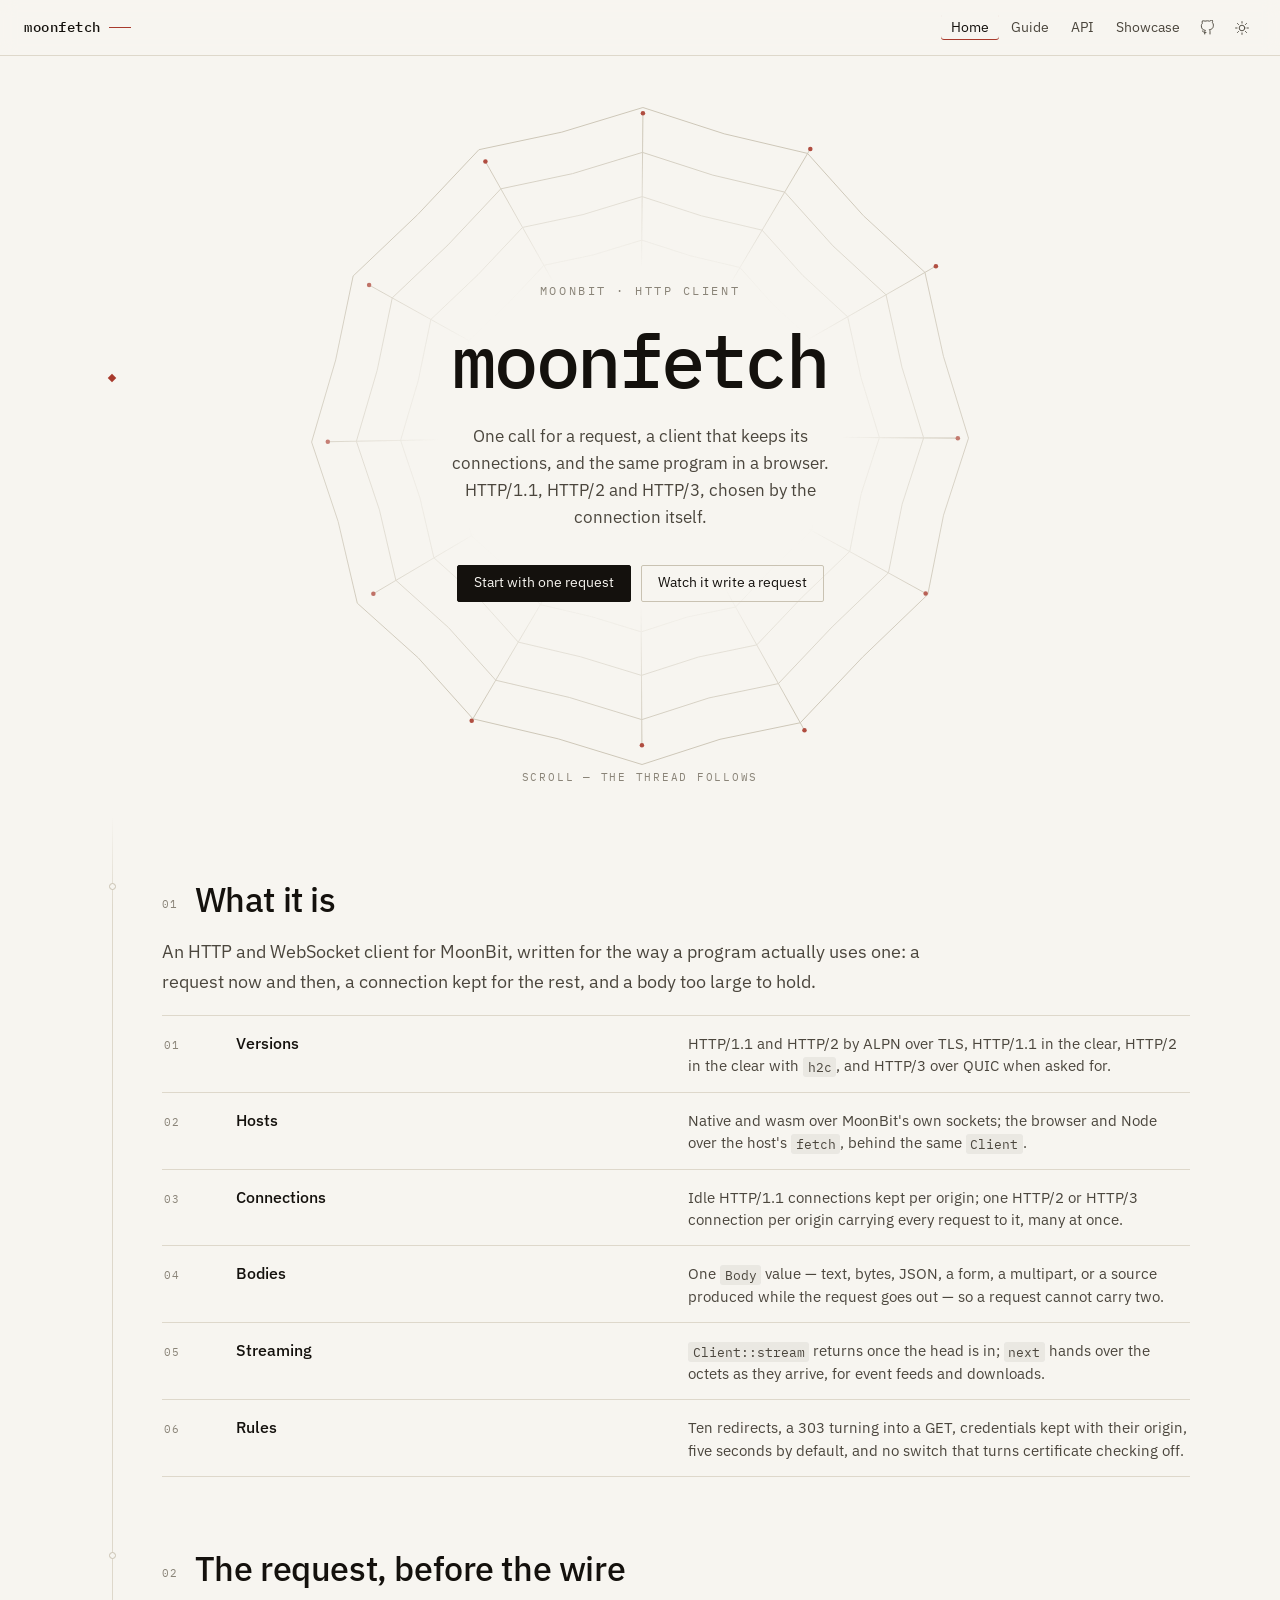
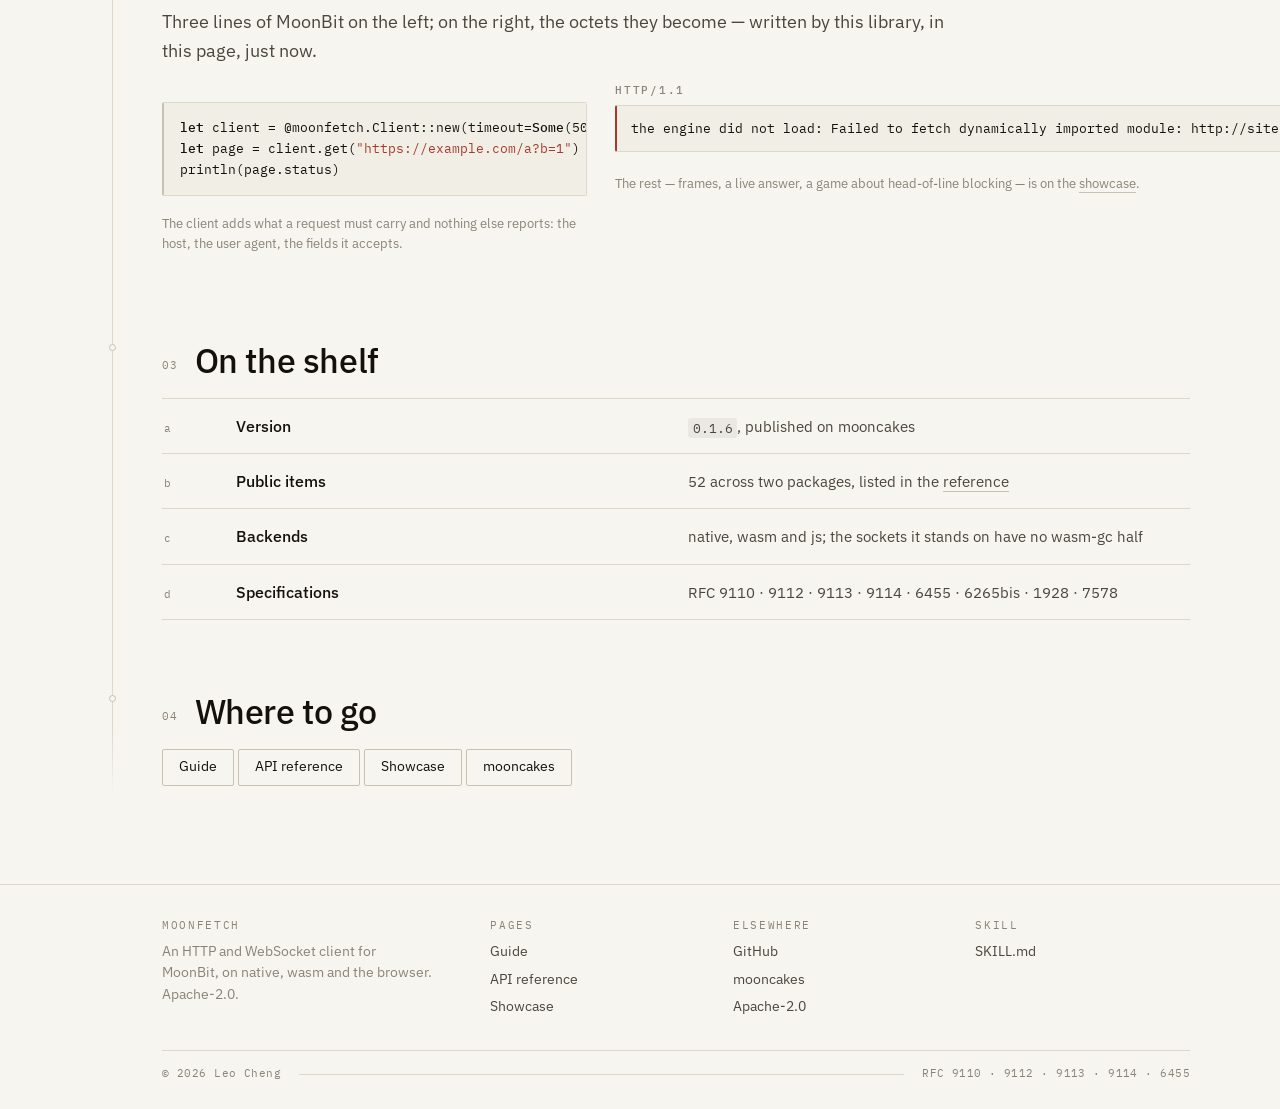
==== docs/index.html @ a7e7c507 "docs(moonfetch): five pieces on one thread. The site is built around a single hairline: each page ca" ====
<!doctype html>
<html lang="en">
  <head>
    <meta charset="utf-8" />
    <meta name="viewport" content="width=device-width, initial-scale=1" />
    <title>moonfetch — an HTTP client for MoonBit</title>
    <meta
      name="description"
      content="An HTTP and WebSocket client for MoonBit: HTTP/1.1, HTTP/2 and HTTP/3 by ALPN, streamed bodies, cookies, proxies, and the same code in a browser."
    />
    <link rel="icon" href="./favicon.svg" type="image/svg+xml" />
    <link rel="preconnect" href="https://fonts.googleapis.com" />
    <link rel="preconnect" href="https://fonts.gstatic.com" crossorigin />
    <link
      href="https://fonts.googleapis.com/css2?family=IBM+Plex+Mono:wght@400;500&family=IBM+Plex+Sans:wght@400;500;600&display=swap"
      rel="stylesheet"
    />
    <link rel="stylesheet" href="./assets/site.css" />
  </head>
  <body>
    <header class="bar">
      <a class="mark" href="./index.html">moonfetch</a>
      <nav>
        <a href="./index.html" class="on">Home</a>
        <a href="./guide.html">Guide</a>
        <a href="./api.html">API</a>
        <a href="./showcase.html">Showcase</a>
        <a
          class="icon"
          href="https://github.com/moonbitstack/moonfetch"
          aria-label="Source on GitHub"
          title="Source on GitHub"
        >
          <svg viewBox="0 0 24 24" aria-hidden="true">
            <path
              d="M9 19c-4 1.5-4-2.5-5.5-3M15 21v-3.9a3.4 3.4 0 0 0-1-2.6c3-.3 6.1-1.5 6.1-6.8a5.3 5.3 0 0 0-1.5-3.7 4.9 4.9 0 0 0-.1-3.7s-1.2-.4-3.9 1.4a13.3 13.3 0 0 0-7.1 0C4.8.9 3.6 1.3 3.6 1.3a4.9 4.9 0 0 0-.1 3.7A5.3 5.3 0 0 0 2 8.7c0 5.2 3.1 6.4 6.1 6.8a3.4 3.4 0 0 0-1 2.6V21"
            />
          </svg>
        </a>
        <button class="icon" data-theme-toggle type="button" aria-label="Switch theme">
          <svg viewBox="0 0 24 24" aria-hidden="true">
            <circle cx="12" cy="12" r="4.2" />
            <path d="M12 2.4v2.2M12 19.4v2.2M2.4 12h2.2M19.4 12h2.2M5.2 5.2l1.6 1.6M17.2 17.2l1.6 1.6M18.8 5.2l-1.6 1.6M6.8 17.2l-1.6 1.6" />
          </svg>
        </button>
      </nav>
    </header>

    <div class="hero">
      <svg class="web" data-web viewBox="0 0 640 640" aria-hidden="true"></svg>
      <div class="inner">
        <p class="eyebrow">MoonBit · HTTP client</p>
        <h1>moonfetch</h1>
        <p class="lede">
          One call for a request, a client that keeps its connections, and the same program in a
          browser. HTTP/1.1, HTTP/2 and HTTP/3, chosen by the connection itself.
        </p>
        <div class="acts">
          <a class="btn solid" href="./guide.html">Start with one request</a>
          <a class="btn" href="./showcase.html">Watch it write a request</a>
        </div>
      </div>
      <p class="hint">scroll — the thread follows</p>
    </div>

    <main class="page">
      <section class="stop" id="what">
        <div class="node"></div>
        <h2><span class="num">01</span>What it is</h2>
        <p class="lead">
          An HTTP and WebSocket client for MoonBit, written for the way a program actually uses
          one: a request now and then, a connection kept for the rest, and a body too large to
          hold.
        </p>
        <div class="rows">
          <div class="row">
            <span class="n">01</span><span class="k">Versions</span>
            <span class="v"
              >HTTP/1.1 and HTTP/2 by ALPN over TLS, HTTP/1.1 in the clear, HTTP/2 in the clear
              with <code>h2c</code>, and HTTP/3 over QUIC when asked for.</span
            >
          </div>
          <div class="row">
            <span class="n">02</span><span class="k">Hosts</span>
            <span class="v"
              >Native and wasm over MoonBit's own sockets; the browser and Node over the host's
              <code>fetch</code>, behind the same <code>Client</code>.</span
            >
          </div>
          <div class="row">
            <span class="n">03</span><span class="k">Connections</span>
            <span class="v"
              >Idle HTTP/1.1 connections kept per origin; one HTTP/2 or HTTP/3 connection per
              origin carrying every request to it, many at once.</span
            >
          </div>
          <div class="row">
            <span class="n">04</span><span class="k">Bodies</span>
            <span class="v"
              >One <code>Body</code> value — text, bytes, JSON, a form, a multipart, or a source
              produced while the request goes out — so a request cannot carry two.</span
            >
          </div>
          <div class="row">
            <span class="n">05</span><span class="k">Streaming</span>
            <span class="v"
              ><code>Client::stream</code> returns once the head is in; <code>next</code> hands
              over the octets as they arrive, for event feeds and downloads.</span
            >
          </div>
          <div class="row">
            <span class="n">06</span><span class="k">Rules</span>
            <span class="v"
              >Ten redirects, a 303 turning into a GET, credentials kept with their origin, five
              seconds by default, and no switch that turns certificate checking off.</span
            >
          </div>
        </div>
      </section>

      <section class="stop" id="proof">
        <div class="node"></div>
        <h2><span class="num">02</span>The request, before the wire</h2>
        <p class="lead">
          Three lines of MoonBit on the left; on the right, the octets they become — written by this
          library, in this page, just now.
        </p>
        <div class="lab">
          <div>
            <pre class="code" data-lang="mbt"><code>let client = @moonfetch.Client::new(timeout=Some(5000))
let page = client.get("https://example.com/a?b=1")
println(page.status)</code></pre>
            <p class="note">
              The client adds what a request must carry and nothing else reports: the host, the
              user agent, the fields it accepts.
            </p>
          </div>
          <div class="panes">
            <div class="pane">
              <h3>HTTP/1.1 <em data-bytes-size></em></h3>
              <div class="bytes scroll"><pre data-bytes>the engine loads with the page…</pre></div>
            </div>
            <p class="note">
              The rest — frames, a live answer, a game about head-of-line blocking — is on the
              <a href="./showcase.html">showcase</a>.
            </p>
          </div>
        </div>
      </section>

      <section class="stop" id="numbers">
        <div class="node"></div>
        <h2><span class="num">03</span>On the shelf</h2>
        <div class="rows">
          <div class="row">
            <span class="n">a</span><span class="k">Version</span>
            <span class="v"><code data-fill="version">0.1.6</code>, published on mooncakes</span>
          </div>
          <div class="row">
            <span class="n">b</span><span class="k">Public items</span>
            <span class="v"><span data-fill="items">52</span> across two packages, listed in the <a href="./api.html">reference</a></span>
          </div>
          <div class="row">
            <span class="n">c</span><span class="k">Backends</span>
            <span class="v">native, wasm and js; the sockets it stands on have no wasm-gc half</span>
          </div>
          <div class="row">
            <span class="n">d</span><span class="k">Specifications</span>
            <span class="v">RFC 9110 · 9112 · 9113 · 9114 · 6455 · 6265bis · 1928 · 7578</span>
          </div>
        </div>
      </section>

      <section class="stop" id="next">
        <div class="node"></div>
        <h2><span class="num">04</span>Where to go</h2>
        <div class="acts" style="justify-content: flex-start">
          <a class="btn" href="./guide.html">Guide</a>
          <a class="btn" href="./api.html">API reference</a>
          <a class="btn" href="./showcase.html">Showcase</a>
          <a class="btn" href="https://mooncakes.io/docs/moonbitstack/moonfetch">mooncakes</a>
        </div>
      </section>
    </main>

    <footer>
      <div class="page">
        <div class="cols">
          <div>
            <h4>moonfetch</h4>
            <p class="about">
              An HTTP and WebSocket client for MoonBit, on native, wasm and the browser.
              Apache-2.0.
            </p>
          </div>
          <div>
            <h4>Pages</h4>
            <ul>
              <li><a href="./guide.html">Guide</a></li>
              <li><a href="./api.html">API reference</a></li>
              <li><a href="./showcase.html">Showcase</a></li>
            </ul>
          </div>
          <div>
            <h4>Elsewhere</h4>
            <ul>
              <li><a href="https://github.com/moonbitstack/moonfetch">GitHub</a></li>
              <li><a href="https://mooncakes.io/docs/moonbitstack/moonfetch">mooncakes</a></li>
              <li>
                <a href="https://github.com/moonbitstack/moonfetch/blob/master/LICENSE"
                  >Apache-2.0</a
                >
              </li>
            </ul>
          </div>
          <div>
            <h4>Skill</h4>
            <ul>
              <li>
                <a href="https://github.com/moonbitstack/moonfetch/blob/master/docs/skills/moonfetch/SKILL.md"
                  >SKILL.md</a
                >
              </li>
            </ul>
          </div>
        </div>
        <div class="meta">
          <span>© 2026 Leo Cheng</span>
          <span class="tick"></span>
          <span>RFC 9110 · 9112 · 9113 · 9114 · 6455</span>
        </div>
      </div>
    </footer>

    <script src="./assets/site.js"></script>
    <script type="module">
      const block = document.querySelector("[data-bytes]");
      const size = document.querySelector("[data-bytes-size]");
      try {
        const engine = await import("./engine/moonfetch.js");
        const answer = JSON.parse(engine.preview("GET", "https://example.com/a?b=1", "[]", ""));
        const head = answer.h1.pieces[0];
        const lines = head.text.split("\r\n");
        block.innerHTML = lines
          .map((line, at) => {
            if (at === 0) return `<span class="r">${esc(line)}</span>`;
            if (line === "") return "";
            const [name, ...rest] = line.split(":");
            return `<span class="h">${esc(name)}</span>:<span class="b">${esc(rest.join(":"))}</span>`;
          })
          .join("\n");
        size.textContent = `${head.size} octets`;
      } catch (error) {
        block.textContent = "the engine did not load: " + error.message;
      }
      function esc(text) {
        return text.replace(/&/g, "&amp;").replace(/</g, "&lt;").replace(/>/g, "&gt;");
      }
    </script>
  </body>
</html>
---- docs/assets/site.css ----
/* moonfetch — one ink, one silk.

   The site is a thread: a hairline runs down the left of every page, each section is a node on
   it, and the reader's place is a bead that follows the scroll. The thread is drawn with the same
   restraint as a drafting sheet: one ink, one accent, hairline rules, no shadows. */

:root {
  --paper: #f7f5f0;
  --panel: #efece4;
  --ink: #14110d;
  --ink-2: #4b463d;
  --ink-3: #8a8478;
  --rule: #ded8cb;
  --rule-2: #c9c2b2;
  --silk: #a83a2c;
  --silk-soft: #c96a58;
  --wash: #f1eee6;

  --sans: "IBM Plex Sans", system-ui, -apple-system, "Segoe UI", sans-serif;
  --mono: "IBM Plex Mono", ui-monospace, SFMono-Regular, Menlo, monospace;

  --rail: 44px;
  --gap: 52px;
  --thread: 22px;
  --wide: 74ch;
  --page: 1100px;

  color-scheme: light;
}

@media (prefers-color-scheme: dark) {
  :root:not([data-theme="light"]) {
    --paper: #0d0e10;
    --panel: #15171a;
    --ink: #eae5db;
    --ink-2: #b5afa4;
    --ink-3: #726d64;
    --rule: #24262a;
    --rule-2: #2f3238;
    --silk: #e06552;
    --silk-soft: #b34e3f;
    --wash: #131518;
    color-scheme: dark;
  }
}

:root[data-theme="dark"] {
  --paper: #0d0e10;
  --panel: #15171a;
  --ink: #eae5db;
  --ink-2: #b5afa4;
  --ink-3: #726d64;
  --rule: #24262a;
  --rule-2: #2f3238;
  --silk: #e06552;
  --silk-soft: #b34e3f;
  --wash: #131518;
  color-scheme: dark;
}

*,
*::before,
*::after {
  box-sizing: border-box;
}

html {
  -webkit-text-size-adjust: 100%;
  scroll-behavior: smooth;
  scroll-padding-top: 96px;
}

html,
button,
input,
textarea,
select {
  font-variant-ligatures: no-contextual;
}

body {
  margin: 0;
  background: var(--paper);
  color: var(--ink);
  font-family: var(--sans);
  font-size: 16.5px;
  line-height: 1.62;
  font-weight: 400;
  -webkit-font-smoothing: antialiased;
}

::selection {
  background: color-mix(in srgb, var(--silk) 22%, transparent);
}

a {
  color: inherit;
  text-decoration: none;
  border-bottom: 1px solid var(--rule-2);
  transition: border-color 0.15s ease, color 0.15s ease;
}

a:hover {
  border-color: var(--silk);
  color: var(--silk);
}

h1,
h2,
h3,
h4 {
  font-weight: 500;
  line-height: 1.16;
  letter-spacing: -0.012em;
  margin: 0;
}

p {
  margin: 0 0 1.05em;
}

code,
kbd,
pre {
  font-family: var(--mono);
  font-size: 0.88em;
}

:not(pre) > code {
  background: color-mix(in srgb, var(--ink) 6%, transparent);
  border-radius: 3px;
  padding: 0.12em 0.34em;
  overflow-wrap: anywhere;
}

img,
svg {
  display: block;
  max-width: 100%;
}

/* ---------------------------------------------------------------- scroll bars */

/* The standard properties would take the webkit rules away in Chrome, so they live only where
   the pseudo-element does not exist. */
@supports not selector(::-webkit-scrollbar) {
  html {
    scrollbar-width: thin;
    scrollbar-color: color-mix(in srgb, var(--ink) 26%, transparent) transparent;
  }
  html.at-top {
    scrollbar-color: transparent transparent;
  }
  .scroll {
    scrollbar-width: thin;
    scrollbar-color: color-mix(in srgb, var(--ink) 16%, transparent) transparent;
  }
  .scroll:hover {
    scrollbar-color: color-mix(in srgb, var(--ink) 34%, transparent) transparent;
  }
}

@supports selector(::-webkit-scrollbar) {
  html::-webkit-scrollbar {
    width: 10px;
    height: 10px;
  }
  html::-webkit-scrollbar-track {
    background: transparent;
  }
  html::-webkit-scrollbar-thumb {
    border-radius: 99px;
    border: 3px solid transparent;
    background-clip: content-box;
    background-color: color-mix(in srgb, var(--ink) 24%, transparent);
  }
  html.at-top::-webkit-scrollbar-thumb {
    background: transparent;
  }
  html::-webkit-scrollbar-thumb:hover {
    background-color: color-mix(in srgb, var(--silk) 60%, transparent);
  }
  .scroll::-webkit-scrollbar {
    width: 8px;
    height: 8px;
  }
  .scroll::-webkit-scrollbar-track {
    background: transparent;
  }
  .scroll::-webkit-scrollbar-thumb {
    border-radius: 99px;
    border: 2px solid transparent;
    background-clip: content-box;
    background-color: color-mix(in srgb, var(--ink) 13%, transparent);
  }
  .scroll:hover::-webkit-scrollbar-thumb {
    background-color: color-mix(in srgb, var(--ink) 30%, transparent);
  }
}

/* ---------------------------------------------------------------- the bar */

.bar {
  position: sticky;
  top: 0;
  z-index: 30;
  display: flex;
  align-items: center;
  justify-content: space-between;
  gap: 24px;
  height: 56px;
  padding: 0 22px 0 24px;
  background: color-mix(in srgb, var(--paper) 88%, transparent);
  backdrop-filter: blur(8px);
  border-bottom: 1px solid var(--rule);
}

.mark {
  font-family: var(--mono);
  font-size: 13.5px;
  font-weight: 500;
  letter-spacing: 0.04em;
  border: 0;
  display: inline-flex;
  align-items: baseline;
  gap: 8px;
}

.mark::after {
  content: "";
  width: 22px;
  height: 1px;
  background: var(--silk);
  transform: translateY(-4px);
}

.bar nav {
  display: flex;
  align-items: center;
  gap: 2px;
}

.bar nav a,
.bar nav button {
  border: 0;
  background: none;
  color: var(--ink-2);
  font: inherit;
  font-size: 13.5px;
  padding: 6px 10px;
  border-radius: 3px;
  cursor: pointer;
  display: inline-flex;
  align-items: center;
  justify-content: center;
  line-height: 1;
}

.bar nav a:hover,
.bar nav button:hover {
  color: var(--ink);
  background: color-mix(in srgb, var(--ink) 5%, transparent);
}

.bar nav a.on {
  color: var(--ink);
  box-shadow: inset 0 -1px 0 var(--silk);
}

.bar nav .icon {
  padding: 7px 8px;
}

.icon svg {
  width: 16px;
  height: 16px;
  stroke: currentColor;
  fill: none;
  stroke-width: 1.4;
  stroke-linecap: round;
  stroke-linejoin: round;
}

/* ---------------------------------------------------------------- the page */

.page {
  width: min(var(--page), 100% - 96px);
  margin: 0 auto;
  padding-left: calc(var(--rail) - 24px + var(--gap));
}

/* The thread: one hairline down the whole document, in the page's own column, so that it lands
   on the node dots at any width. It fades at both ends rather than stopping dead. */
main.page {
  position: relative;
}

main.page::before {
  content: "";
  position: absolute;
  left: var(--thread);
  top: 0;
  bottom: 0;
  width: 1px;
  background: linear-gradient(
    to bottom,
    transparent 0,
    var(--rule) 90px,
    var(--rule) calc(100% - 60px),
    transparent 100%
  );
}

/* The reader's place is a diamond, so that it is never taken for one of the section's circles. */
.bead {
  position: absolute;
  left: calc(var(--thread) - 3px);
  width: 6px;
  height: 6px;
  background: var(--silk);
  box-shadow: 0 0 0 3px var(--paper);
  transform: translateY(-50%) rotate(45deg);
  pointer-events: none;
}

@media (width <= 860px) {
  :root {
    --rail: 16px;
    --gap: 26px;
    --thread: 10px;
  }
  .bar {
    padding: 0 8px 0 14px;
    gap: 6px;
  }
  .bar nav {
    gap: 0;
  }
  .bar nav a,
  .bar nav button {
    padding: 6px 7px;
    font-size: 13px;
  }
  .bar nav .icon {
    padding: 7px 6px;
  }
  /* The wordmark already goes home, so the first link can stand down before the rest do. */
  .bar nav a:first-child {
    display: none;
  }
  .page {
    width: calc(100% - 36px);
    padding-left: 34px;
    padding-right: 18px;
  }
  body {
    font-size: 16px;
  }
}

/* ---------------------------------------------------------------- hero */

.hero {
  position: relative;
  min-height: min(88vh, 760px);
  display: grid;
  place-items: center;
  padding: 40px 0 28px;
  overflow: clip;
}

.hero .web {
  position: absolute;
  inset: 0;
  margin: auto;
  width: min(92vmin, 720px);
  height: min(92vmin, 720px);
  opacity: 0.9;
  will-change: transform, opacity;
  /* The threads leave the middle empty, where the type sits: the web is a ground, not a
     pattern over the words. */
  mask-image: radial-gradient(ellipse 50% 42% at 50% 50%, transparent 0 56%, #000 100%);
  -webkit-mask-image: radial-gradient(ellipse 50% 42% at 50% 50%, transparent 0 56%, #000 100%);
}

.hero .web path,
.hero .web circle {
  fill: none;
  stroke: var(--rule-2);
  stroke-width: 1;
  vector-effect: non-scaling-stroke;
}

.hero .web .anchor {
  fill: var(--silk);
  stroke: none;
}

.hero .inner {
  position: relative;
  text-align: center;
  padding: 0 20px;
}

.eyebrow {
  font-family: var(--mono);
  font-size: 11.5px;
  letter-spacing: 0.22em;
  text-transform: uppercase;
  color: var(--ink-3);
  margin: 0 0 22px;
}

.hero h1 {
  font-family: var(--mono);
  font-size: clamp(38px, 8.4vw, 74px);
  font-weight: 500;
  letter-spacing: -0.03em;
  line-height: 1;
}

.hero .lede {
  max-width: 40ch;
  margin: 26px auto 0;
  color: var(--ink-2);
  font-size: 17px;
  line-height: 1.6;
}

.hero .acts {
  margin-top: 34px;
  display: flex;
  gap: 10px;
  justify-content: center;
  flex-wrap: wrap;
}

.btn {
  display: inline-flex;
  align-items: center;
  justify-content: center;
  gap: 8px;
  border: 1px solid var(--rule-2);
  border-radius: 2px;
  padding: 10px 16px 11px;
  font-size: 13.5px;
  line-height: 1;
  font-family: var(--sans);
  color: var(--ink);
  background: transparent;
  cursor: pointer;
  border-bottom-width: 1px;
  transition: background 0.15s ease, border-color 0.15s ease, color 0.15s ease;
}

.btn:hover {
  border-color: var(--ink);
  color: var(--ink);
  background: color-mix(in srgb, var(--ink) 4%, transparent);
}

.btn.solid {
  background: var(--ink);
  border-color: var(--ink);
  color: var(--paper);
}

.btn.solid:hover {
  background: var(--silk);
  border-color: var(--silk);
  color: var(--paper);
}

.hero .hint {
  position: absolute;
  bottom: 18px;
  left: 0;
  right: 0;
  text-align: center;
  font-family: var(--mono);
  font-size: 11px;
  letter-spacing: 0.16em;
  text-transform: uppercase;
  color: var(--ink-3);
}

/* ---------------------------------------------------------------- sections */

.stop {
  position: relative;
  padding: 64px 0 8px;
  scroll-margin-top: 80px;
}

.stop > .node {
  position: absolute;
  left: calc(var(--thread) - calc(var(--rail) - 24px + var(--gap)));
  top: 70px;
  width: 1px;
  height: 1px;
}

.stop > .node::before {
  content: "";
  position: absolute;
  left: -3px;
  top: -3px;
  width: 7px;
  height: 7px;
  border-radius: 50%;
  background: var(--paper);
  border: 1px solid var(--rule-2);
  transition: border-color 0.2s ease, background 0.2s ease;
}

.stop.lit > .node::before {
  border-color: var(--silk);
  background: var(--silk);
}

.stop h2 .num {
  font-family: var(--mono);
  font-size: 11px;
  letter-spacing: 0.12em;
  color: var(--ink-3);
  margin-right: 16px;
  vertical-align: 4px;
  font-weight: 400;
}

.stop h2 {
  font-size: clamp(26px, 3.6vw, 34px);
  margin-bottom: 18px;
}

.stop h3 {
  font-size: 17px;
  margin: 30px 0 10px;
  letter-spacing: 0;
}

.stop .lead {
  font-size: 18px;
  color: var(--ink-2);
  max-width: var(--wide);
}

.prose {
  max-width: var(--wide);
}

.prose p:last-child {
  margin-bottom: 0;
}

/* ---------------------------------------------------------------- lists */

.rows {
  border-top: 1px solid var(--rule);
  margin: 8px 0 0;
}

.row {
  display: grid;
  grid-template-columns: 54px minmax(0, 1fr) minmax(0, 1.15fr);
  gap: 0 18px;
  align-items: baseline;
  padding: 15px 2px 14px;
  border-bottom: 1px solid var(--rule);
  position: relative;
}

.row:hover {
  border-bottom-color: var(--rule-2);
}

.row .n {
  font-family: var(--mono);
  font-size: 11px;
  color: var(--ink-3);
  letter-spacing: 0.08em;
}

.row .k {
  font-size: 15.5px;
  font-weight: 500;
}

.row .v {
  color: var(--ink-2);
  font-size: 14.5px;
  line-height: 1.55;
  overflow-wrap: anywhere;
}

@media (width <= 860px) {
  .row {
    grid-template-columns: 40px minmax(0, 1fr);
    gap: 2px 12px;
  }
  .row .v {
    grid-column: 2;
  }
}

/* ---------------------------------------------------------------- code */

.code {
  position: relative;
  margin: 18px 0;
  padding: 14px 16px;
  background: var(--wash);
  border: 1px solid var(--rule);
  border-left: 2px solid var(--rule-2);
  border-radius: 2px;
  overflow-x: auto;
  overflow-y: auto;
  max-height: 460px;
  line-height: 1.66;
  tab-size: 2;
}

.code code {
  white-space: pre;
  display: block;
  color: var(--ink);
}

.code .c {
  color: var(--ink-3);
}

.code .s {
  color: var(--silk);
}

.code .k {
  color: var(--ink);
  font-weight: 500;
}

.code .f {
  color: var(--ink-2);
}

.code .tag {
  display: block;
  font-family: var(--mono);
  font-size: 10.5px;
  letter-spacing: 0.14em;
  text-transform: uppercase;
  color: var(--ink-3);
  margin-bottom: 10px;
}

.out {
  margin: -8px 0 18px;
  padding: 10px 16px;
  border-left: 2px solid var(--rule-2);
  color: var(--ink-3);
  font-family: var(--mono);
  font-size: 12.5px;
  line-height: 1.6;
  white-space: pre-wrap;
  overflow-wrap: anywhere;
}

/* ---------------------------------------------------------------- anatomy */

.lab {
  display: grid;
  grid-template-columns: minmax(0, 0.85fr) minmax(0, 1.15fr);
  gap: 28px;
  align-items: start;
  margin-top: 8px;
}

@media (width <= 980px) {
  .lab {
    grid-template-columns: minmax(0, 1fr);
  }
}

.form {
  position: sticky;
  top: 76px;
  border: 1px solid var(--rule);
  border-radius: 2px;
  padding: 16px;
  background: var(--panel);
}

@media (width <= 980px) {
  .form {
    position: static;
  }
}

.field {
  margin-bottom: 12px;
}

.field label {
  display: block;
  font-family: var(--mono);
  font-size: 10.5px;
  letter-spacing: 0.14em;
  text-transform: uppercase;
  color: var(--ink-3);
  margin-bottom: 6px;
}

.field input,
.field textarea,
.field select {
  width: 100%;
  font-family: var(--mono);
  font-size: 12.5px;
  color: var(--ink);
  background: var(--paper);
  border: 1px solid var(--rule-2);
  border-radius: 2px;
  padding: 8px 9px;
  line-height: 1.5;
  resize: vertical;
}

.field textarea {
  min-height: 62px;
}

.field input:focus,
.field textarea:focus,
.field select:focus {
  outline: none;
  border-color: var(--silk);
}

.field .two {
  display: grid;
  grid-template-columns: 96px minmax(0, 1fr);
  gap: 8px;
}

.panes {
  display: grid;
  gap: 22px;
}

.pane h3 {
  margin: 0 0 8px;
  font-family: var(--mono);
  font-size: 11px;
  letter-spacing: 0.16em;
  text-transform: uppercase;
  color: var(--ink-3);
  display: flex;
  align-items: baseline;
  justify-content: space-between;
  gap: 12px;
}

.pane h3 em {
  font-style: normal;
  color: var(--ink-3);
  letter-spacing: 0.04em;
  text-transform: none;
  font-size: 11px;
}

.bytes {
  border: 1px solid var(--rule);
  border-left: 2px solid var(--silk);
  border-radius: 2px;
  background: var(--wash);
  padding: 12px 14px;
  overflow: auto;
  max-height: 340px;
}

.bytes pre {
  margin: 0;
  white-space: pre;
  font-size: 12.5px;
  line-height: 1.7;
  color: var(--ink);
}

.bytes .h {
  color: var(--ink-3);
}

.bytes .r {
  color: var(--silk);
}

.bytes .b {
  color: var(--ink-2);
}

.frames {
  border: 1px solid var(--rule);
  border-radius: 2px;
  background: var(--wash);
  overflow: auto;
  max-height: 340px;
}

.frame {
  display: grid;
  grid-template-columns: minmax(0, 1fr) 62px;
  gap: 4px 12px;
  padding: 9px 13px;
  border-bottom: 1px solid var(--rule);
}

.frame:last-child {
  border-bottom: 0;
}

.frame .name {
  font-family: var(--mono);
  font-size: 12px;
  letter-spacing: 0.02em;
}

.frame .name b {
  font-weight: 500;
  color: var(--ink);
}

.frame .name s {
  text-decoration: none;
  color: var(--ink-3);
}

.frame .size {
  font-family: var(--mono);
  font-size: 11.5px;
  color: var(--ink-3);
  text-align: right;
}

.frame .hex {
  grid-column: 1 / -1;
  font-family: var(--mono);
  font-size: 11px;
  line-height: 1.65;
  color: var(--ink-3);
  overflow-wrap: anywhere;
}

.answer {
  margin-top: 20px;
  border: 1px solid var(--rule);
  border-radius: 2px;
  padding: 14px;
  background: var(--panel);
  font-family: var(--mono);
  font-size: 12.5px;
  min-height: 54px;
  color: var(--ink-2);
  overflow-wrap: anywhere;
}

.answer .status {
  color: var(--silk);
}

.answer .k {
  color: var(--ink-3);
}

.note {
  font-size: 13px;
  color: var(--ink-3);
  line-height: 1.6;
}

/* ---------------------------------------------------------------- game */

.game-wrap {
  border: 1px solid var(--rule);
  border-radius: 2px;
  padding: 14px;
  background: var(--panel);
}

canvas#game {
  width: 100%;
  height: auto;
  display: block;
  background: var(--paper);
  border: 1px solid var(--rule);
  border-radius: 2px;
}

.game-bar {
  display: flex;
  gap: 8px;
  align-items: center;
  flex-wrap: wrap;
  margin-top: 12px;
}

.game-bar .spacer {
  flex: 1;
}

.key {
  font-family: var(--mono);
  font-size: 10.5px;
  letter-spacing: 0.08em;
  color: var(--ink-3);
}

.score {
  font-family: var(--mono);
  font-size: 12.5px;
  color: var(--ink-2);
}

.score b {
  font-weight: 500;
  color: var(--ink);
}

/* ---------------------------------------------------------------- api */

.api {
  display: grid;
  grid-template-columns: minmax(0, 210px) minmax(0, 1fr);
  gap: 40px;
  align-items: start;
  padding-top: 48px;
}

@media (width <= 980px) {
  .api {
    grid-template-columns: minmax(0, 1fr);
    gap: 0;
  }
  .toc {
    position: static;
    display: none;
  }
}

.toc {
  position: sticky;
  top: 76px;
  max-height: calc(100vh - 100px);
  overflow: auto;
  padding-right: 8px;
  font-size: 13px;
}

.toc h2 {
  font-family: var(--mono);
  font-size: 10.5px;
  letter-spacing: 0.16em;
  text-transform: uppercase;
  color: var(--ink-3);
  margin: 0 0 10px;
}

.toc ol {
  list-style: none;
  margin: 0 0 18px;
  padding: 0;
  border-left: 1px solid var(--rule);
}

.toc li a {
  display: block;
  padding: 3px 0 3px 12px;
  margin-left: -1px;
  border: 0;
  border-left: 1px solid transparent;
  color: var(--ink-2);
  font-size: 13px;
  line-height: 1.5;
}

.toc li a:hover {
  color: var(--silk);
  border-left-color: var(--silk);
}

.toc .sub {
  margin: 2px 0 16px 10px;
  border-left: 1px solid var(--rule);
}

.toc .sub li a {
  padding-left: 14px;
  font-size: 12.5px;
  color: var(--ink-3);
}

.toc > ol > li > a {
  font-family: var(--mono);
  font-size: 13.5px;
  color: var(--ink);
  padding-left: 10px;
}

.band-head {
  display: flex;
  align-items: baseline;
  gap: 14px;
  flex-wrap: wrap;
  border-bottom: 1px solid var(--rule);
  padding-bottom: 10px;
  margin: 46px 0 18px;
}

.band-head h2 {
  font-family: var(--mono);
  font-size: 22px;
  letter-spacing: -0.01em;
}

.band-head .route {
  font-family: var(--mono);
  font-size: 11.5px;
  color: var(--ink-3);
}

.entry {
  padding: 16px 0 6px;
  border-bottom: 1px solid var(--rule);
}

.entry h3 {
  font-family: var(--mono);
  font-size: 14.5px;
  margin: 0 0 8px;
  display: flex;
  align-items: baseline;
  gap: 10px;
}

.entry h3 .kind {
  font-size: 10px;
  letter-spacing: 0.12em;
  text-transform: uppercase;
  color: var(--silk);
  border: 1px solid color-mix(in srgb, var(--silk) 40%, transparent);
  border-radius: 2px;
  padding: 1px 5px;
}

.sig {
  margin: 0 0 10px;
  padding: 10px 12px;
  background: var(--wash);
  border-left: 2px solid var(--rule-2);
  font-family: var(--mono);
  font-size: 12px;
  line-height: 1.6;
  white-space: pre-wrap;
  overflow-wrap: anywhere;
  color: var(--ink);
}

.entry p {
  max-width: 68ch;
  color: var(--ink-2);
  font-size: 14.5px;
}

.variants {
  list-style: none;
  margin: 4px 0 10px;
  padding: 0;
  display: grid;
  gap: 2px;
}

.variants li {
  font-family: var(--mono);
  font-size: 12.5px;
  color: var(--ink);
  padding-left: 12px;
  border-left: 1px solid var(--rule);
  overflow-wrap: anywhere;
}

.variants li small {
  display: block;
  font-family: var(--sans);
  font-size: 13px;
  color: var(--ink-3);
  line-height: 1.5;
}

.member {
  margin: 10px 0 14px 14px;
  padding-left: 12px;
  border-left: 1px solid var(--rule);
}

/* ---------------------------------------------------------------- footer */

footer {
  margin-top: 90px;
  border-top: 1px solid var(--rule);
  padding: 34px 0 26px;
}

footer .cols {
  display: grid;
  grid-template-columns: minmax(0, 1.4fr) repeat(3, minmax(0, 1fr));
  gap: 28px;
}

@media (width <= 860px) {
  footer .cols {
    grid-template-columns: minmax(0, 1fr) minmax(0, 1fr);
    gap: 22px;
  }
  footer .cols > div:first-child {
    grid-column: 1 / -1;
  }
}

footer h4 {
  font-family: var(--mono);
  font-size: 10.5px;
  letter-spacing: 0.16em;
  text-transform: uppercase;
  color: var(--ink-3);
  margin: 0 0 10px;
  font-weight: 400;
}

footer ul {
  list-style: none;
  margin: 0;
  padding: 0;
}

footer li {
  margin: 0 0 6px;
  font-size: 13.5px;
}

footer li a {
  border: 0;
  color: var(--ink-2);
}

footer li a:hover {
  color: var(--silk);
}

footer .about {
  font-size: 13.5px;
  color: var(--ink-3);
  max-width: 34ch;
  line-height: 1.6;
}

footer .meta {
  display: flex;
  gap: 18px;
  flex-wrap: wrap;
  align-items: center;
  margin-top: 26px;
  padding-top: 14px;
  border-top: 1px solid var(--rule);
  font-family: var(--mono);
  font-size: 11px;
  letter-spacing: 0.04em;
  color: var(--ink-3);
}

footer .meta .tick {
  flex: 1;
  height: 1px;
  background: var(--rule);
  min-width: 40px;
}

/* ---------------------------------------------------------------- motion */

.rise {
  opacity: 0;
  transform: translateY(10px);
  transition: opacity 0.5s ease, transform 0.5s ease;
}

.rise.in {
  opacity: 1;
  transform: none;
}

@media (prefers-reduced-motion: reduce) {
  html {
    scroll-behavior: auto;
  }
  .rise {
    opacity: 1;
    transform: none;
    transition: none;
  }
  .bead {
    transition: none;
  }
}
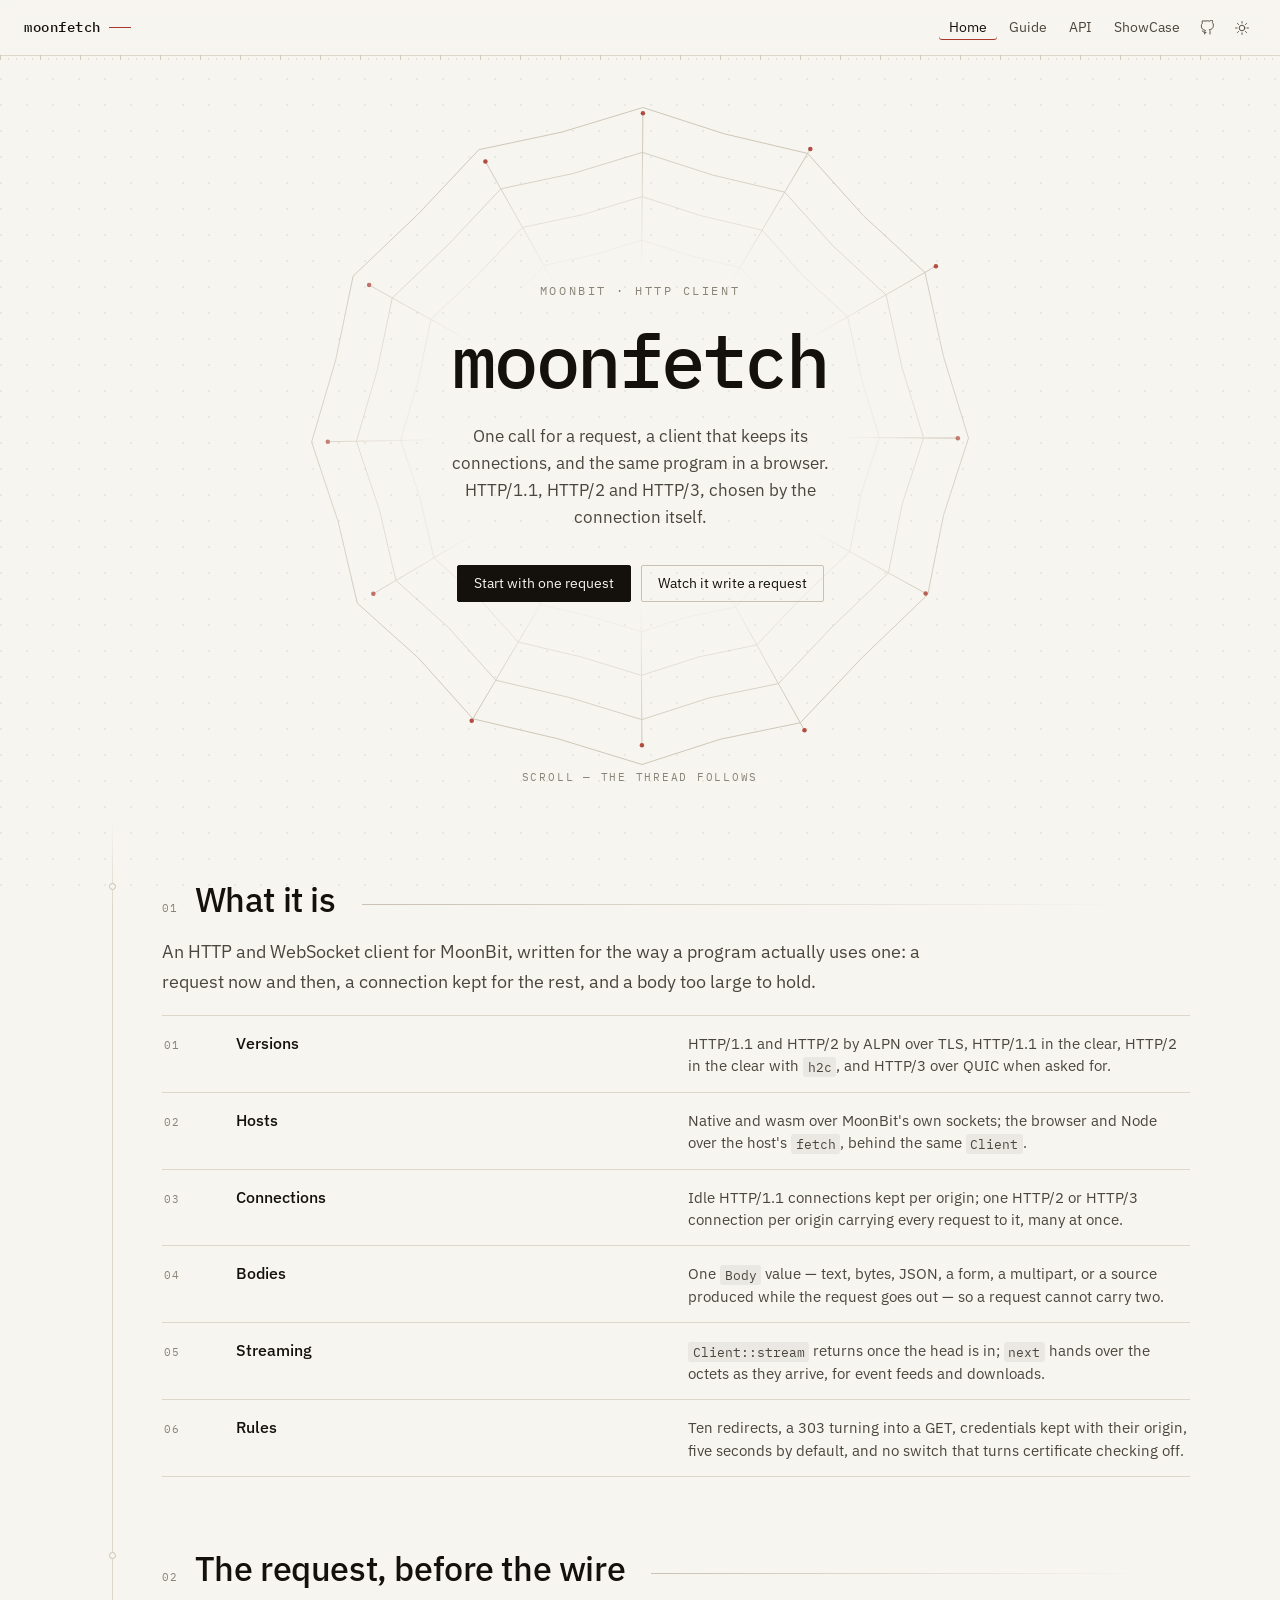
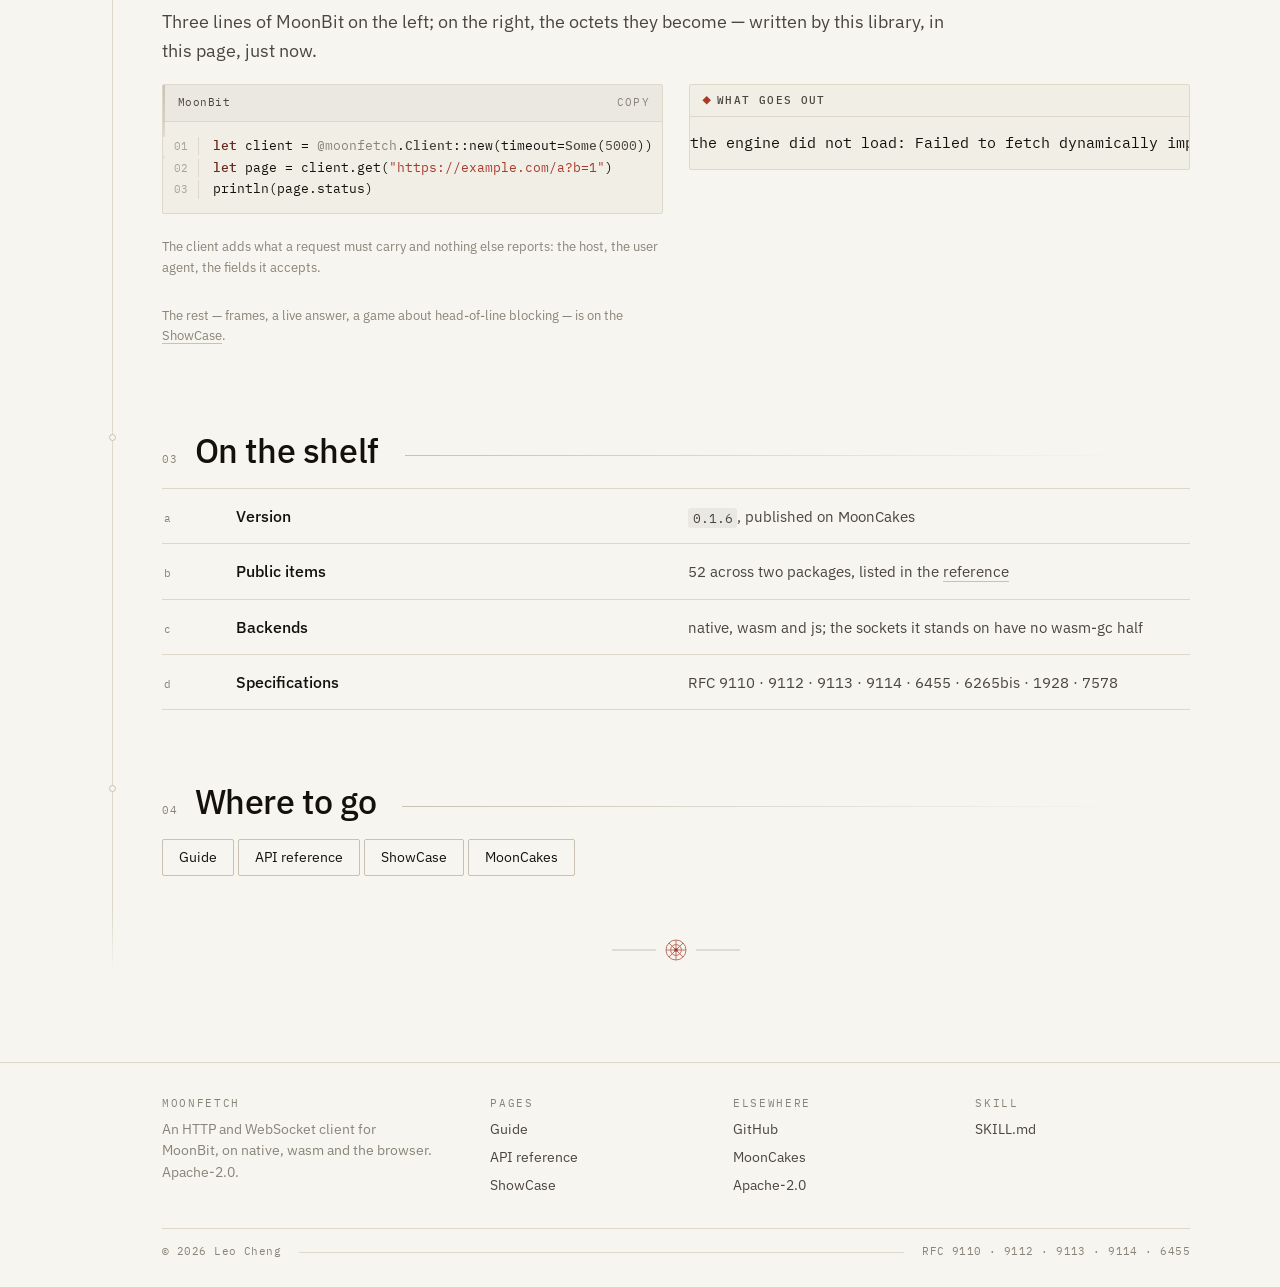
==== commit a9c3b0be: "docs(moonfetch): a code sheet, a bench that reads, and a decorated page. Code blocks are dressed now" ====
--- a/docs/index.html
+++ b/docs/index.html
@@ -24,7 +24,7 @@
         <a href="./index.html" class="on">Home</a>
         <a href="./guide.html">Guide</a>
         <a href="./api.html">API</a>
-        <a href="./showcase.html">Showcase</a>
+        <a href="./showcase.html">ShowCase</a>
         <a
           class="icon"
           href="https://github.com/moonbitstack/moonfetch"
@@ -125,7 +125,7 @@
           Three lines of MoonBit on the left; on the right, the octets they become — written by this
           library, in this page, just now.
         </p>
-        <div class="lab">
+        <div class="proof">
           <div>
             <pre class="code" data-lang="mbt"><code>let client = @moonfetch.Client::new(timeout=Some(5000))
 let page = client.get("https://example.com/a?b=1")
@@ -135,17 +135,15 @@
               user agent, the fields it accepts.
             </p>
           </div>
-          <div class="panes">
-            <div class="pane">
-              <h3>HTTP/1.1 <em data-bytes-size></em></h3>
-              <div class="bytes scroll"><pre data-bytes>the engine loads with the page…</pre></div>
-            </div>
-            <p class="note">
-              The rest — frames, a live answer, a game about head-of-line blocking — is on the
-              <a href="./showcase.html">showcase</a>.
-            </p>
-          </div>
-        </div>
+          <div class="pane h1">
+            <div class="pane-bar"><b>What goes out</b><em data-bytes-size></em></div>
+            <div class="scroll"><pre class="bytes" data-bytes>the engine loads with the page…</pre></div>
+          </div>
+        </div>
+        <p class="note" style="margin-top: 14px">
+          The rest — frames, a live answer, a game about head-of-line blocking — is on the
+          <a href="./showcase.html">ShowCase</a>.
+        </p>
       </section>
 
       <section class="stop" id="numbers">
@@ -154,7 +152,7 @@
         <div class="rows">
           <div class="row">
             <span class="n">a</span><span class="k">Version</span>
-            <span class="v"><code data-fill="version">0.1.6</code>, published on mooncakes</span>
+            <span class="v"><code data-fill="version">0.1.6</code>, published on MoonCakes</span>
           </div>
           <div class="row">
             <span class="n">b</span><span class="k">Public items</span>
@@ -177,10 +175,21 @@
         <div class="acts" style="justify-content: flex-start">
           <a class="btn" href="./guide.html">Guide</a>
           <a class="btn" href="./api.html">API reference</a>
-          <a class="btn" href="./showcase.html">Showcase</a>
-          <a class="btn" href="https://mooncakes.io/docs/moonbitstack/moonfetch">mooncakes</a>
-        </div>
-      </section>
+          <a class="btn" href="./showcase.html">ShowCase</a>
+          <a class="btn" href="https://mooncakes.io/docs/moonbitstack/moonfetch">MoonCakes</a>
+        </div>
+      </section>
+      <div class="endmark" aria-hidden="true">
+        <svg viewBox="0 0 128 24">
+          <path d="M0 12h44M84 12h44" />
+          <g class="knot">
+            <circle cx="64" cy="12" r="10" />
+            <circle cx="64" cy="12" r="5.4" />
+            <path d="M64 2v20M54 12h20M57 5l14 14M71 5L57 19" />
+          </g>
+          <circle cx="64" cy="12" r="1.8" class="core" />
+        </svg>
+      </div>
     </main>
 
     <footer>
@@ -198,14 +207,14 @@
             <ul>
               <li><a href="./guide.html">Guide</a></li>
               <li><a href="./api.html">API reference</a></li>
-              <li><a href="./showcase.html">Showcase</a></li>
+              <li><a href="./showcase.html">ShowCase</a></li>
             </ul>
           </div>
           <div>
             <h4>Elsewhere</h4>
             <ul>
               <li><a href="https://github.com/moonbitstack/moonfetch">GitHub</a></li>
-              <li><a href="https://mooncakes.io/docs/moonbitstack/moonfetch">mooncakes</a></li>
+              <li><a href="https://mooncakes.io/docs/moonbitstack/moonfetch">MoonCakes</a></li>
               <li>
                 <a href="https://github.com/moonbitstack/moonfetch/blob/master/LICENSE"
                   >Apache-2.0</a
@@ -233,6 +242,7 @@
     </footer>
 
     <script src="./assets/site.js"></script>
+    <script src="./assets/code.js"></script>
     <script type="module">
       const block = document.querySelector("[data-bytes]");
       const size = document.querySelector("[data-bytes-size]");
--- a/docs/assets/site.css
+++ b/docs/assets/site.css
@@ -19,9 +19,13 @@
   --sans: "IBM Plex Sans", system-ui, -apple-system, "Segoe UI", sans-serif;
   --mono: "IBM Plex Mono", ui-monospace, SFMono-Regular, Menlo, monospace;
 
+  /* A keyword is the one place the silk darkens into the ink, so the two hues stay one family. */
+  --code-kw: color-mix(in srgb, var(--silk) 58%, var(--ink));
+
   --rail: 44px;
   --gap: 52px;
   --thread: 22px;
+  --gutter: 36px;
   --wide: 74ch;
   --page: 1100px;
 
@@ -142,7 +146,8 @@
 /* ---------------------------------------------------------------- scroll bars */
 
 /* The standard properties would take the webkit rules away in Chrome, so they live only where
-   the pseudo-element does not exist. */
+   the pseudo-element does not exist. Every scroller on the page is covered: the whole sheet, the
+   code frames, the reference's index, the two panels of the bench. */
 @supports not selector(::-webkit-scrollbar) {
   html {
     scrollbar-width: thin;
@@ -151,22 +156,39 @@
   html.at-top {
     scrollbar-color: transparent transparent;
   }
-  .scroll {
+  * {
     scrollbar-width: thin;
     scrollbar-color: color-mix(in srgb, var(--ink) 16%, transparent) transparent;
   }
-  .scroll:hover {
-    scrollbar-color: color-mix(in srgb, var(--ink) 34%, transparent) transparent;
-  }
 }
 
 @supports selector(::-webkit-scrollbar) {
+  ::-webkit-scrollbar {
+    width: 8px;
+    height: 8px;
+  }
+  ::-webkit-scrollbar-track {
+    background: transparent;
+  }
+  ::-webkit-scrollbar-corner {
+    background: transparent;
+  }
+  ::-webkit-scrollbar-thumb {
+    border-radius: 99px;
+    border: 2px solid transparent;
+    background-clip: content-box;
+    background-color: color-mix(in srgb, var(--ink) 13%, transparent);
+  }
+  ::-webkit-scrollbar-thumb:hover,
+  .scroll:hover::-webkit-scrollbar-thumb {
+    background-color: color-mix(in srgb, var(--ink) 30%, transparent);
+  }
+
+  /* The sheet's own bar is wider, and it steps out of the way at the top of the page while
+     keeping its place, so nothing shifts when it comes back. */
   html::-webkit-scrollbar {
     width: 10px;
     height: 10px;
-  }
-  html::-webkit-scrollbar-track {
-    background: transparent;
   }
   html::-webkit-scrollbar-thumb {
     border-radius: 99px;
@@ -175,26 +197,10 @@
     background-color: color-mix(in srgb, var(--ink) 24%, transparent);
   }
   html.at-top::-webkit-scrollbar-thumb {
-    background: transparent;
+    background-color: transparent;
   }
   html::-webkit-scrollbar-thumb:hover {
-    background-color: color-mix(in srgb, var(--silk) 60%, transparent);
-  }
-  .scroll::-webkit-scrollbar {
-    width: 8px;
-    height: 8px;
-  }
-  .scroll::-webkit-scrollbar-track {
-    background: transparent;
-  }
-  .scroll::-webkit-scrollbar-thumb {
-    border-radius: 99px;
-    border: 2px solid transparent;
-    background-clip: content-box;
-    background-color: color-mix(in srgb, var(--ink) 13%, transparent);
-  }
-  .scroll:hover::-webkit-scrollbar-thumb {
-    background-color: color-mix(in srgb, var(--ink) 30%, transparent);
+    background-color: color-mix(in srgb, var(--silk) 55%, transparent);
   }
 }
 
@@ -356,6 +362,15 @@
   body {
     font-size: 16px;
   }
+  /* A full address is long: on a narrow sheet it takes a line of its own rather than scroll
+     inside a column too short to show where it goes. */
+  .reqline {
+    grid-template-columns: 88px minmax(0, 1fr);
+  }
+  .reqline input {
+    grid-column: 1 / -1;
+    font-size: 11.5px;
+  }
 }
 
 /* ---------------------------------------------------------------- hero */
@@ -442,7 +457,7 @@
   gap: 8px;
   border: 1px solid var(--rule-2);
   border-radius: 2px;
-  padding: 10px 16px 11px;
+  padding: 11px 16px 10px;
   font-size: 13.5px;
   line-height: 1;
   font-family: var(--sans);
@@ -603,116 +618,288 @@
   }
 }
 
-/* ---------------------------------------------------------------- code */
-
-.code {
+/* ---------------------------------------------------------------- a sheet of code */
+
+.snippet {
   position: relative;
+  margin: 22px 0;
+  border: 1px solid var(--rule);
+  border-radius: 2px;
+  background: var(--wash);
+  overflow: hidden;
+}
+
+/* The thread passes the block without entering it: a hairline down the outer edge, fading. */
+.snippet::before {
+  content: "";
+  position: absolute;
+  left: 0;
+  top: 0;
+  bottom: 0;
+  width: 2px;
+  background: linear-gradient(to bottom, var(--rule-2), transparent 72%);
+}
+
+.snippet-bar {
+  display: flex;
+  align-items: center;
+  gap: 10px;
+  padding: 7px 11px 7px 15px;
+  border-bottom: 1px solid var(--rule);
+  background: color-mix(in srgb, var(--ink) 2.5%, transparent);
+  font-family: var(--mono);
+  font-size: 10.5px;
+  letter-spacing: 0.13em;
+  text-transform: uppercase;
+  color: var(--ink-3);
+}
+
+/* A label is a name, not a heading: `MoonBit` and `moon.pkg` keep the case they are written in. */
+.snippet-label {
+  color: var(--ink-2);
+  text-transform: none;
+  letter-spacing: 0.04em;
+}
+
+.snippet-chip {
+  text-transform: none;
+  letter-spacing: 0.02em;
+  font-size: 10.5px;
+  line-height: 1.5;
+  color: var(--silk);
+  border: 1px solid color-mix(in srgb, var(--silk) 32%, transparent);
+  border-radius: 99px;
+  padding: 0 7px;
+  cursor: help;
+}
+
+.snippet-copy {
+  margin-left: auto;
+  border: 0;
+  border-bottom: 1px solid transparent;
+  background: none;
+  font: inherit;
+  letter-spacing: 0.13em;
+  text-transform: uppercase;
+  color: var(--ink-3);
+  cursor: pointer;
+  padding: 2px 1px;
+}
+
+.snippet-copy:hover {
+  color: var(--ink);
+  border-bottom-color: var(--silk);
+}
+
+.snippet-copy.done {
+  color: var(--silk);
+}
+
+/* The body scrolls in both directions; the numbers are sticky, so a long line never takes them
+   away from the reader. */
+.snippet-body {
+  margin: 0;
+  padding: 13px 0;
+  overflow: auto;
+  max-height: 470px;
+  font-family: var(--mono);
+  font-size: 12.5px;
+  line-height: 1.74;
+  tab-size: 2;
+  white-space: normal;
+}
+
+.snippet-line {
+  display: grid;
+  grid-template-columns: var(--gutter) max-content;
+  align-items: baseline;
+}
+
+.snippet-line > i {
+  position: sticky;
+  left: 0;
+  z-index: 1;
+  padding-right: 10px;
+  text-align: right;
+  font-style: normal;
+  font-size: 10.5px;
+  color: color-mix(in srgb, var(--ink-3) 70%, transparent);
+  background: var(--wash);
+  border-right: 1px solid var(--rule);
+  user-select: none;
+}
+
+.snippet-tx {
+  padding: 0 18px 0 14px;
+  white-space: pre;
+}
+
+.snippet-body.plain .snippet-line {
+  grid-template-columns: minmax(0, 1fr);
+}
+
+.snippet-body.plain .snippet-tx {
+  padding-left: 15px;
+}
+
+.snippet-body > .tok-p {
+  display: block;
+  padding: 0 18px 0 15px;
+  white-space: pre;
+  color: var(--ink-3);
+}
+
+.snippet .tok-c {
+  color: var(--ink-3);
+  font-style: italic;
+}
+
+.snippet .tok-s {
+  color: var(--silk);
+}
+
+.snippet .tok-k {
+  color: var(--code-kw);
+  font-weight: 500;
+}
+
+.snippet .tok-t {
+  color: var(--ink-2);
+  font-weight: 500;
+}
+
+.snippet .tok-m {
+  color: var(--ink-3);
+}
+
+.snippet .tok-n {
+  color: var(--ink-2);
+  font-variant-numeric: tabular-nums;
+}
+
+.snippet .tok-a {
+  color: var(--silk-soft);
+}
+
+/* Before the sheet is dressed: the source, still legible, still the thing a reader copies. */
+pre.code {
   margin: 18px 0;
-  padding: 14px 16px;
+  padding: 13px 16px;
+  border: 1px solid var(--rule);
   background: var(--wash);
-  border: 1px solid var(--rule);
-  border-left: 2px solid var(--rule-2);
   border-radius: 2px;
-  overflow-x: auto;
-  overflow-y: auto;
-  max-height: 460px;
-  line-height: 1.66;
-  tab-size: 2;
-}
-
-.code code {
+  overflow: auto;
+  font-family: var(--mono);
+  font-size: 12.5px;
+  line-height: 1.7;
   white-space: pre;
-  display: block;
-  color: var(--ink);
-}
-
-.code .c {
-  color: var(--ink-3);
-}
-
-.code .s {
-  color: var(--silk);
-}
-
-.code .k {
-  color: var(--ink);
-  font-weight: 500;
-}
-
-.code .f {
-  color: var(--ink-2);
-}
-
-.code .tag {
-  display: block;
-  font-family: var(--mono);
-  font-size: 10.5px;
-  letter-spacing: 0.14em;
-  text-transform: uppercase;
-  color: var(--ink-3);
-  margin-bottom: 10px;
 }
 
 .out {
-  margin: -8px 0 18px;
-  padding: 10px 16px;
-  border-left: 2px solid var(--rule-2);
+  margin: -6px 0 18px;
+  padding: 10px 0 10px 14px;
+  border-left: 1px solid var(--rule-2);
   color: var(--ink-3);
   font-family: var(--mono);
   font-size: 12.5px;
-  line-height: 1.6;
+  line-height: 1.7;
   white-space: pre-wrap;
   overflow-wrap: anywhere;
 }
 
-/* ---------------------------------------------------------------- anatomy */
-
-.lab {
+/* ---------------------------------------------------------------- the bench */
+
+/* The home page's two-panel proof: the code, and the octets it becomes. */
+.proof {
   display: grid;
-  grid-template-columns: minmax(0, 0.85fr) minmax(0, 1.15fr);
-  gap: 28px;
+  grid-template-columns: minmax(0, 1fr) minmax(0, 1fr);
+  gap: 26px;
   align-items: start;
-  margin-top: 8px;
-}
-
-@media (width <= 980px) {
-  .lab {
+  margin-top: 10px;
+}
+
+.proof > * {
+  min-width: 0;
+}
+
+.proof .snippet {
+  margin-top: 0;
+}
+
+@media (width <= 900px) {
+  .proof {
     grid-template-columns: minmax(0, 1fr);
   }
 }
 
-.form {
+/* A grid item may not be narrower than its content unless it is told to be: a long body would
+   otherwise push the whole bench past the page. */
+.bench > * {
+  min-width: 0;
+}
+
+.bench {
+  display: grid;
+  grid-template-columns: minmax(0, 0.8fr) minmax(0, 1.2fr);
+  gap: 26px;
+  align-items: start;
+  margin-top: 10px;
+}
+
+@media (width <= 1040px) {
+  .bench {
+    grid-template-columns: minmax(0, 1fr);
+    gap: 22px;
+  }
+}
+
+.bench-in {
   position: sticky;
-  top: 76px;
+  top: 74px;
   border: 1px solid var(--rule);
   border-radius: 2px;
-  padding: 16px;
   background: var(--panel);
 }
 
-@media (width <= 980px) {
-  .form {
+@media (width <= 1040px), (height <= 760px) {
+  .bench-in {
     position: static;
   }
 }
 
-.field {
-  margin-bottom: 12px;
-}
-
-.field label {
-  display: block;
+.bench-head {
+  display: flex;
+  align-items: baseline;
+  justify-content: space-between;
+  gap: 10px;
+  padding: 8px 13px;
+  border-bottom: 1px solid var(--rule);
   font-family: var(--mono);
   font-size: 10.5px;
-  letter-spacing: 0.14em;
+  letter-spacing: 0.13em;
   text-transform: uppercase;
   color: var(--ink-3);
-  margin-bottom: 6px;
-}
-
-.field input,
-.field textarea,
-.field select {
+}
+
+.bench-head b {
+  color: var(--ink-2);
+  font-weight: 500;
+}
+
+.bench-body {
+  padding: 13px;
+}
+
+.reqline {
+  display: grid;
+  grid-template-columns: 96px minmax(0, 1fr);
+  gap: 7px;
+  margin-bottom: 13px;
+}
+
+.reqline select,
+.reqline input,
+.field textarea {
   width: 100%;
   font-family: var(--mono);
   font-size: 12.5px;
@@ -722,159 +909,367 @@
   border-radius: 2px;
   padding: 8px 9px;
   line-height: 1.5;
+}
+
+.reqline select {
+  cursor: pointer;
+  appearance: none;
+  background-image: linear-gradient(45deg, transparent 49%, var(--ink-3) 50%),
+    linear-gradient(-45deg, transparent 49%, var(--ink-3) 50%);
+  background-size: 5px 5px, 5px 5px;
+  background-position: calc(100% - 14px) 14px, calc(100% - 9px) 14px;
+  background-repeat: no-repeat;
+}
+
+.field {
+  margin-bottom: 11px;
+}
+
+.field label {
+  display: flex;
+  justify-content: space-between;
+  font-family: var(--mono);
+  font-size: 10px;
+  letter-spacing: 0.13em;
+  text-transform: uppercase;
+  color: var(--ink-3);
+  margin-bottom: 5px;
+}
+
+.field label span {
+  letter-spacing: 0.06em;
+  text-transform: none;
+}
+
+.field textarea {
+  min-height: 58px;
   resize: vertical;
-}
-
-.field textarea {
-  min-height: 62px;
-}
-
-.field input:focus,
+  display: block;
+}
+
+.reqline input:focus,
 .field textarea:focus,
-.field select:focus {
+.reqline select:focus {
   outline: none;
   border-color: var(--silk);
 }
 
-.field .two {
+.bench-acts {
+  display: flex;
+  align-items: center;
+  gap: 8px;
+  flex-wrap: wrap;
+  margin-top: 14px;
+}
+
+.bench-acts .btn {
+  font-size: 12.5px;
+  padding: 9px 13px 8px;
+}
+
+.bench-acts .btn[disabled] {
+  opacity: 0.55;
+  cursor: progress;
+}
+
+.bench-acts .key {
+  margin-left: auto;
+}
+
+/* The two weights, set as a rule: a reader sees at a glance which version costs more. */
+.ledger {
+  border: 1px solid var(--rule);
+  border-radius: 2px;
+  background: var(--wash);
+  padding: 10px 13px 11px;
+  margin-bottom: 18px;
+}
+
+.ledger-row {
   display: grid;
-  grid-template-columns: 96px minmax(0, 1fr);
-  gap: 8px;
-}
-
-.panes {
-  display: grid;
-  gap: 22px;
-}
-
-.pane h3 {
-  margin: 0 0 8px;
-  font-family: var(--mono);
-  font-size: 11px;
-  letter-spacing: 0.16em;
+  grid-template-columns: 62px minmax(0, 1fr) 74px;
+  align-items: center;
+  gap: 10px;
+  font-family: var(--mono);
+  font-size: 10.5px;
+  letter-spacing: 0.1em;
   text-transform: uppercase;
   color: var(--ink-3);
+}
+
+.ledger-row + .ledger-row {
+  margin-top: 7px;
+}
+
+.ledger-row .gauge {
+  height: 4px;
+  background: color-mix(in srgb, var(--ink) 8%, transparent);
+  border-radius: 99px;
+  overflow: hidden;
+}
+
+.ledger-row .gauge span {
+  display: block;
+  height: 100%;
+  width: var(--fill, 0%);
+  background: color-mix(in srgb, var(--ink) 42%, transparent);
+  transition: width 0.35s ease;
+}
+
+.ledger-row.h2 .gauge span {
+  background: var(--silk);
+}
+
+.ledger-row em {
+  font-style: normal;
+  text-align: right;
+  letter-spacing: 0.04em;
+  text-transform: none;
+  color: var(--ink-2);
+}
+
+.pane {
+  border: 1px solid var(--rule);
+  border-radius: 2px;
+  background: var(--wash);
+  overflow: hidden;
+}
+
+.pane + .pane {
+  margin-top: 18px;
+}
+
+.pane-bar {
   display: flex;
   align-items: baseline;
   justify-content: space-between;
-  gap: 12px;
-}
-
-.pane h3 em {
+  flex-wrap: wrap;
+  gap: 2px 12px;
+  padding: 7px 12px 7px 13px;
+  border-bottom: 1px solid var(--rule);
+  font-family: var(--mono);
+  font-size: 10.5px;
+  letter-spacing: 0.13em;
+  text-transform: uppercase;
+  color: var(--ink-3);
+}
+
+.pane-bar b {
+  color: var(--ink-2);
+  font-weight: 500;
+  display: inline-flex;
+  align-items: baseline;
+  gap: 8px;
+}
+
+.pane-bar b::before {
+  content: "";
+  width: 6px;
+  height: 6px;
+  background: var(--rule-2);
+  transform: rotate(45deg) translateY(-1px);
+}
+
+.pane.h1 .pane-bar b::before {
+  background: var(--silk);
+}
+
+.pane-bar b,
+.pane-bar em {
+  white-space: nowrap;
+}
+
+.pane-bar em {
   font-style: normal;
-  color: var(--ink-3);
-  letter-spacing: 0.04em;
+  letter-spacing: 0.03em;
   text-transform: none;
-  font-size: 11px;
-}
-
-.bytes {
-  border: 1px solid var(--rule);
-  border-left: 2px solid var(--silk);
-  border-radius: 2px;
-  background: var(--wash);
-  padding: 12px 14px;
+  color: var(--ink-3);
+}
+
+.pane .scroll {
   overflow: auto;
-  max-height: 340px;
+  max-height: 330px;
+  max-width: 100%;
 }
 
 .bytes pre {
   margin: 0;
+  padding: 12px 14px;
   white-space: pre;
   font-size: 12.5px;
-  line-height: 1.7;
+  line-height: 1.72;
   color: var(--ink);
-}
-
-.bytes .h {
-  color: var(--ink-3);
 }
 
 .bytes .r {
   color: var(--silk);
 }
 
+.bytes .h {
+  color: var(--ink-3);
+}
+
 .bytes .b {
   color: var(--ink-2);
 }
 
+.bytes .rule {
+  display: block;
+  margin: 8px 0 6px;
+  color: var(--ink-3);
+  font-size: 10px;
+  letter-spacing: 0.1em;
+  text-transform: uppercase;
+  border-top: 1px dashed var(--rule-2);
+  padding-top: 6px;
+}
+
 .frames {
+  padding: 0;
+}
+
+.frame {
+  display: grid;
+  grid-template-columns: minmax(0, 1fr) auto;
+  gap: 2px 10px;
+  align-items: baseline;
+  padding: 9px 13px 10px;
+  border-bottom: 1px solid var(--rule);
+}
+
+.frame:last-child {
+  border-bottom: 0;
+}
+
+.frame-name {
+  display: flex;
+  align-items: baseline;
+  gap: 8px;
+  min-width: 0;
+  font-family: var(--mono);
+  font-size: 12px;
+}
+
+.frame-name b {
+  font-weight: 500;
+  color: var(--ink);
+  letter-spacing: 0.02em;
+}
+
+.frame-name s {
+  text-decoration: none;
+  font-size: 10px;
+  letter-spacing: 0.08em;
+  color: var(--ink-3);
+  border: 1px solid var(--rule-2);
+  border-radius: 99px;
+  padding: 0 6px;
+  line-height: 1.6;
+  white-space: nowrap;
+}
+
+.frame-size {
+  font-family: var(--mono);
+  font-size: 11px;
+  color: var(--ink-3);
+  text-align: right;
+  white-space: nowrap;
+}
+
+.frame-hex {
+  grid-column: 1 / -1;
+  background: none;
+  padding: 0;
+  border-radius: 0;
+  font-family: var(--mono);
+  font-size: 10.5px;
+  line-height: 1.7;
+  letter-spacing: 0.02em;
+  color: color-mix(in srgb, var(--ink-3) 82%, transparent);
+  overflow-wrap: anywhere;
+}
+
+.frame.data .frame-name b {
+  color: var(--ink);
+}
+
+.frame.data {
+  box-shadow: inset 2px 0 0 color-mix(in srgb, var(--silk) 45%, transparent);
+}
+
+.frame.control .frame-name b {
+  color: var(--ink-2);
+}
+
+.pane-empty {
+  padding: 16px 14px;
+  font-family: var(--mono);
+  font-size: 11.5px;
+  color: var(--ink-3);
+}
+
+/* What comes back, under the whole bench: the other half of the conversation. */
+.reply {
+  margin-top: 24px;
   border: 1px solid var(--rule);
   border-radius: 2px;
   background: var(--wash);
+}
+
+.reply-bar {
+  display: flex;
+  align-items: baseline;
+  gap: 12px;
+  flex-wrap: wrap;
+  padding: 8px 13px;
+  border-bottom: 1px solid var(--rule);
+  font-family: var(--mono);
+  font-size: 10.5px;
+  letter-spacing: 0.12em;
+  text-transform: uppercase;
+  color: var(--ink-3);
+}
+
+.reply-bar .status {
+  font-size: 13px;
+  letter-spacing: 0.04em;
+  text-transform: none;
+  color: var(--silk);
+}
+
+.reply-bar .ok {
+  color: var(--silk);
+}
+
+/* The answer stays, but it says that it is no longer the answer to what is on screen. */
+.reply-bar .stale {
+  color: var(--silk);
+  border: 1px solid color-mix(in srgb, var(--silk) 32%, transparent);
+  border-radius: 99px;
+  padding: 0 7px;
+  text-transform: none;
+  letter-spacing: 0.02em;
+}
+
+.reply pre {
+  margin: 0;
+  padding: 13px 14px;
+  max-height: 300px;
   overflow: auto;
-  max-height: 340px;
-}
-
-.frame {
-  display: grid;
-  grid-template-columns: minmax(0, 1fr) 62px;
-  gap: 4px 12px;
-  padding: 9px 13px;
-  border-bottom: 1px solid var(--rule);
-}
-
-.frame:last-child {
-  border-bottom: 0;
-}
-
-.frame .name {
-  font-family: var(--mono);
-  font-size: 12px;
-  letter-spacing: 0.02em;
-}
-
-.frame .name b {
-  font-weight: 500;
+  font-family: var(--mono);
+  font-size: 12.5px;
+  line-height: 1.72;
+  white-space: pre-wrap;
+  overflow-wrap: anywhere;
+  color: var(--ink-2);
+}
+
+.reply pre .k {
+  color: var(--ink-3);
+}
+
+.reply pre .body {
   color: var(--ink);
-}
-
-.frame .name s {
-  text-decoration: none;
-  color: var(--ink-3);
-}
-
-.frame .size {
-  font-family: var(--mono);
-  font-size: 11.5px;
-  color: var(--ink-3);
-  text-align: right;
-}
-
-.frame .hex {
-  grid-column: 1 / -1;
-  font-family: var(--mono);
-  font-size: 11px;
-  line-height: 1.65;
-  color: var(--ink-3);
-  overflow-wrap: anywhere;
-}
-
-.answer {
-  margin-top: 20px;
-  border: 1px solid var(--rule);
-  border-radius: 2px;
-  padding: 14px;
-  background: var(--panel);
-  font-family: var(--mono);
-  font-size: 12.5px;
-  min-height: 54px;
-  color: var(--ink-2);
-  overflow-wrap: anywhere;
-}
-
-.answer .status {
-  color: var(--silk);
-}
-
-.answer .k {
-  color: var(--ink-3);
-}
-
-.note {
-  font-size: 13px;
-  color: var(--ink-3);
-  line-height: 1.6;
 }
 
 /* ---------------------------------------------------------------- game */
@@ -1209,3 +1604,290 @@
     transition: none;
   }
 }
+
+/* A narrower sheet has the same words to clear, so the hole in the middle of the web grows. This
+   sits last because it overrides the rule that draws the web. */
+@media (width <= 860px) {
+  .hero .web {
+    mask-image: radial-gradient(ellipse 66% 40% at 50% 50%, transparent 0 80%, #000 100%);
+    -webkit-mask-image: radial-gradient(ellipse 66% 40% at 50% 50%, transparent 0 80%, #000 100%);
+  }
+}
+
+/* ---------------------------------------------------------------- notes */
+
+.note {
+  font-size: 12.5px;
+  color: var(--ink-3);
+  line-height: 1.65;
+  max-width: 62ch;
+}
+
+.note code {
+  font-size: 0.92em;
+}
+
+/* ---------------------------------------------------------------- the sheet's furniture */
+
+/* A hairline ruler under the bar: eighths at a glance, a longer mark every forty pixels. The page
+   is a measured sheet, so it carries a scale. */
+.bar::after {
+  content: "";
+  position: absolute;
+  left: 0;
+  right: 0;
+  bottom: -5px;
+  height: 5px;
+  pointer-events: none;
+  opacity: 0.85;
+  background-image: repeating-linear-gradient(90deg, var(--rule-2) 0 1px, transparent 1px 40px),
+    repeating-linear-gradient(90deg, var(--rule) 0 1px, transparent 1px 8px);
+  background-size: 100% 5px, 100% 2px;
+  background-position: 0 100%, 0 100%;
+  background-repeat: repeat-x;
+}
+
+/* Paper: a grain of dots, far below the threshold at which it would compete with the type. */
+body {
+  background-image: radial-gradient(
+    circle at 1px 1px,
+    color-mix(in srgb, var(--ink) 6%, transparent) 1px,
+    transparent 0
+  );
+  background-size: 26px 26px;
+  background-attachment: fixed;
+}
+
+/* An eyebrow that names a product keeps its case: `ShowCase` is spelled that way, and upper case
+   would take the spelling away. */
+.eyebrow.plain {
+  text-transform: none;
+  letter-spacing: 0.16em;
+  font-size: 11px;
+}
+
+/* A heading runs out to a rule that fades: the thread's neighbour, never the thread. */
+.stop h2 {
+  display: flex;
+  align-items: baseline;
+}
+
+.stop h2::after {
+  content: "";
+  flex: 1 1 auto;
+  min-width: 24px;
+  height: 1px;
+  margin-left: 26px;
+  transform: translateY(-7px);
+  background: linear-gradient(90deg, var(--rule-2), transparent 92%);
+}
+
+/* A row lights its own edge, as a knot on the thread would. */
+.row::before {
+  content: "";
+  position: absolute;
+  left: -16px;
+  top: 15px;
+  bottom: 15px;
+  width: 1px;
+  background: var(--silk);
+  opacity: 0;
+  transition: opacity 0.18s ease;
+}
+
+.row:hover::before {
+  opacity: 0.55;
+}
+
+@media (width <= 860px) {
+  .row::before {
+    left: -10px;
+  }
+  /* On a narrow sheet the rule would be a stray dash beside a wrapped title. */
+  .stop h2::after {
+    display: none;
+  }
+}
+
+/* ---------------------------------------------------------------- the masthead */
+
+.masthead {
+  padding: 46px 0 0;
+}
+
+.masthead h1 {
+  font-family: var(--mono);
+  font-size: clamp(27px, 3.6vw, 40px);
+  font-weight: 500;
+  letter-spacing: -0.03em;
+  line-height: 1.08;
+  margin: 14px 0 18px;
+  max-width: 30ch;
+}
+
+.masthead .lede {
+  font-size: 17.5px;
+  line-height: 1.62;
+  color: var(--ink-2);
+  max-width: 56ch;
+  margin: 0;
+}
+
+.masthead .index {
+  margin-top: 34px;
+  border-top: 1px solid var(--rule-2);
+  padding-top: 14px;
+  display: grid;
+  grid-template-columns: repeat(2, minmax(0, 1fr));
+  gap: 0 44px;
+}
+
+.masthead .index a {
+  display: flex;
+  align-items: baseline;
+  gap: 12px;
+  padding: 6px 0;
+  border: 0;
+  color: var(--ink-2);
+  font-size: 14px;
+}
+
+.masthead .index a b {
+  font-family: var(--mono);
+  font-size: 10.5px;
+  font-weight: 400;
+  letter-spacing: 0.1em;
+  color: var(--ink-3);
+  width: 20px;
+  flex: none;
+}
+
+.masthead .index a i {
+  flex: 1 1 auto;
+  height: 1px;
+  min-width: 12px;
+  border-bottom: 1px dotted var(--rule-2);
+  transform: translateY(-3px);
+}
+
+.masthead .index a:hover {
+  color: var(--silk);
+}
+
+.masthead .index a:hover i {
+  border-bottom-color: var(--silk);
+}
+
+@media (width <= 860px) {
+  .masthead .index {
+    grid-template-columns: minmax(0, 1fr);
+    gap: 0;
+  }
+}
+
+/* ---------------------------------------------------------------- a note in the margin */
+
+/* Set beside the prose where the sheet is wide enough to hold it, and folded back into the
+   column where it is not. */
+.marque {
+  position: relative;
+  float: right;
+  clear: right;
+  width: 182px;
+  margin: 6px 0 20px 44px;
+  padding-top: 6px;
+  border-top: 1px solid var(--rule-2);
+  font-family: var(--mono);
+  font-size: 11px;
+  line-height: 1.55;
+  letter-spacing: 0.01em;
+  color: var(--ink-3);
+}
+
+/* The rule above a note begins with a thread's worth of silk, so that a note reads as attached
+   to the sheet rather than dropped on it. */
+.marque::before {
+  content: "";
+  position: absolute;
+  left: 0;
+  top: -1px;
+  width: 14px;
+  height: 1px;
+  background: var(--silk);
+}
+
+.marque b {
+  display: block;
+  font-weight: 500;
+  letter-spacing: 0.1em;
+  text-transform: uppercase;
+  font-size: 9.5px;
+  color: var(--ink-2);
+  margin-bottom: 3px;
+}
+
+@media (width <= 1080px) {
+  .marque {
+    float: none;
+    width: auto;
+    max-width: var(--wide);
+    margin: 14px 0 18px;
+  }
+}
+
+/* ---------------------------------------------------------------- the end of a page */
+
+.endmark {
+  display: flex;
+  justify-content: center;
+  padding: 54px 0 10px;
+  color: var(--rule-2);
+}
+
+.endmark svg {
+  width: 132px;
+  height: 24px;
+  stroke: currentColor;
+  fill: none;
+  stroke-width: 1;
+}
+
+/* A small web closes the thread, the way the home page opened with one. */
+.endmark svg .knot {
+  stroke: var(--silk);
+  opacity: 0.7;
+}
+
+.endmark svg .core {
+  fill: var(--silk);
+  stroke: none;
+}
+
+/* ---------------------------------------------------------------- presets */
+
+.presets {
+  display: flex;
+  gap: 6px;
+  flex-wrap: wrap;
+  margin-top: 10px;
+  padding-top: 10px;
+  border-top: 1px solid var(--rule);
+}
+
+.chip {
+  font-family: var(--mono);
+  font-size: 10.5px;
+  letter-spacing: 0.04em;
+  color: var(--ink-3);
+  background: transparent;
+  border: 1px solid var(--rule-2);
+  border-radius: 99px;
+  padding: 4px 9px;
+  cursor: pointer;
+  transition: color 0.15s ease, border-color 0.15s ease;
+}
+
+.chip:hover {
+  color: var(--silk);
+  border-color: var(--silk);
+}
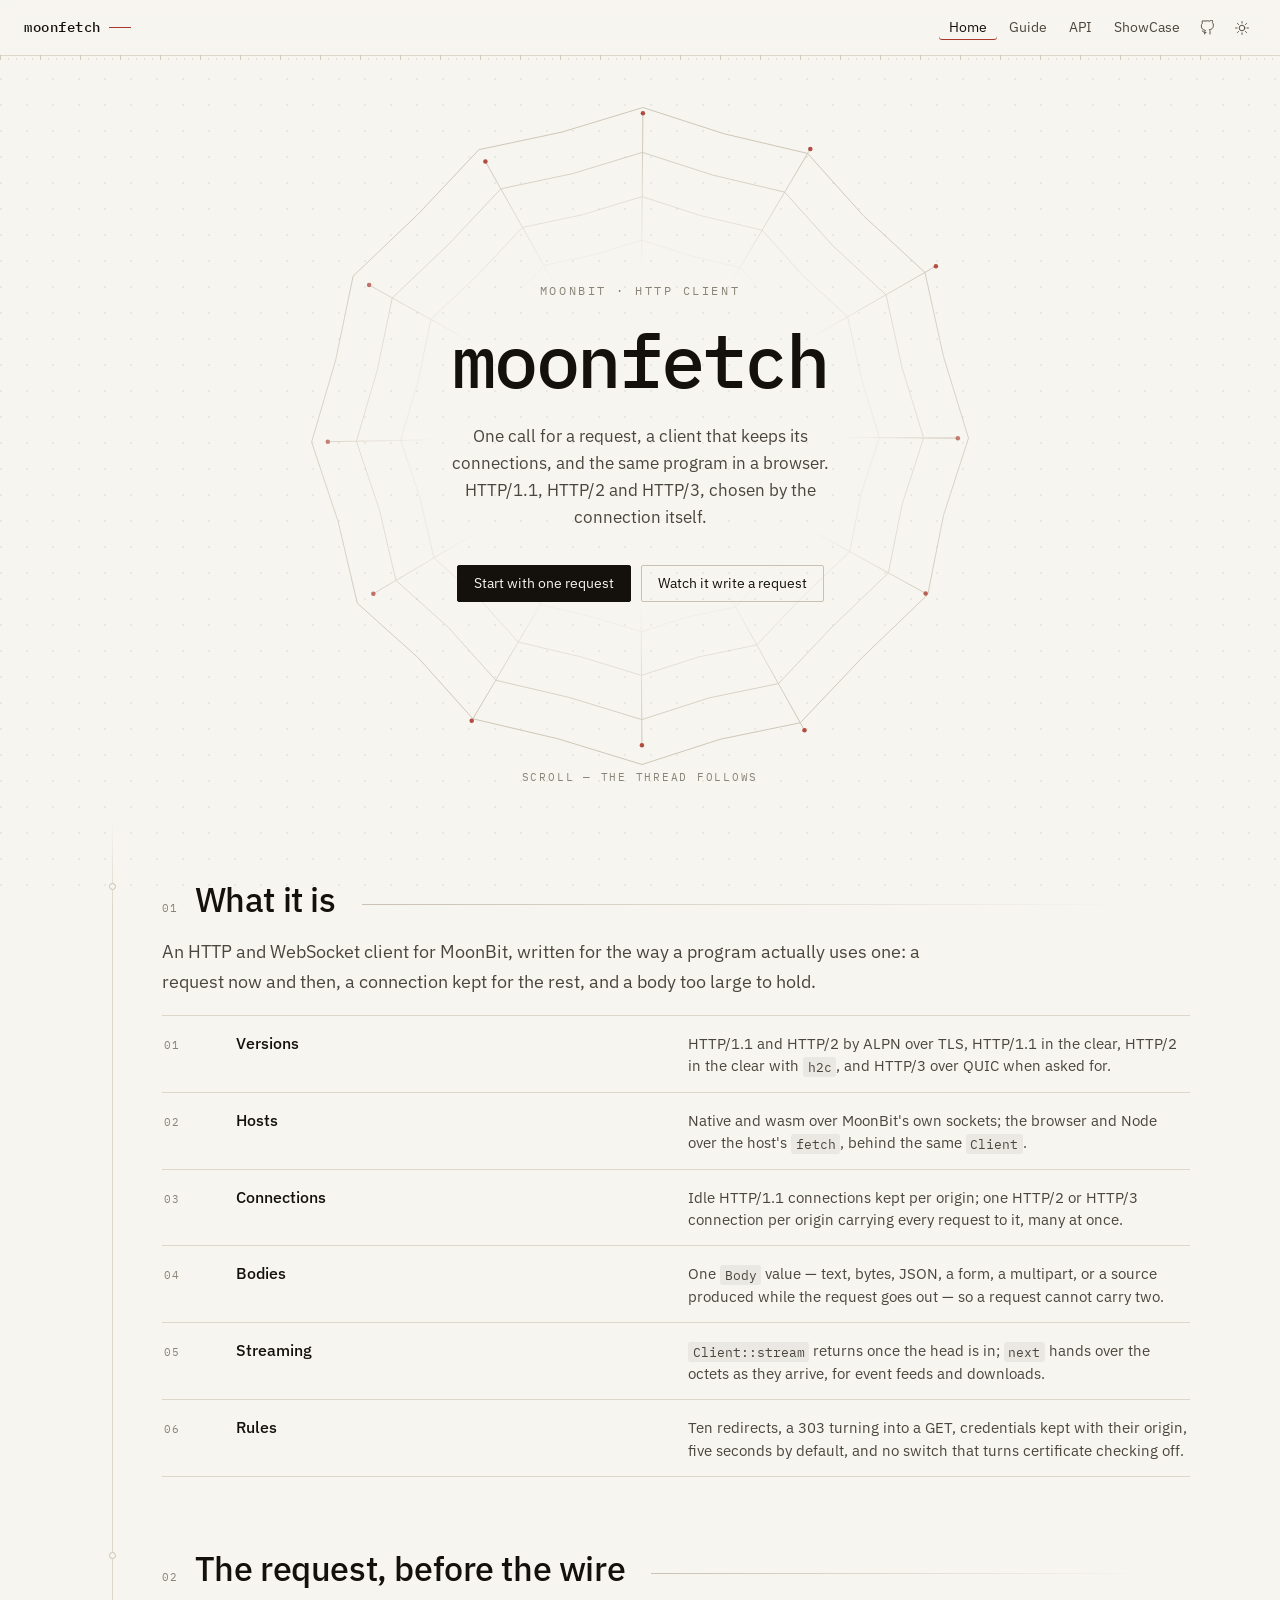
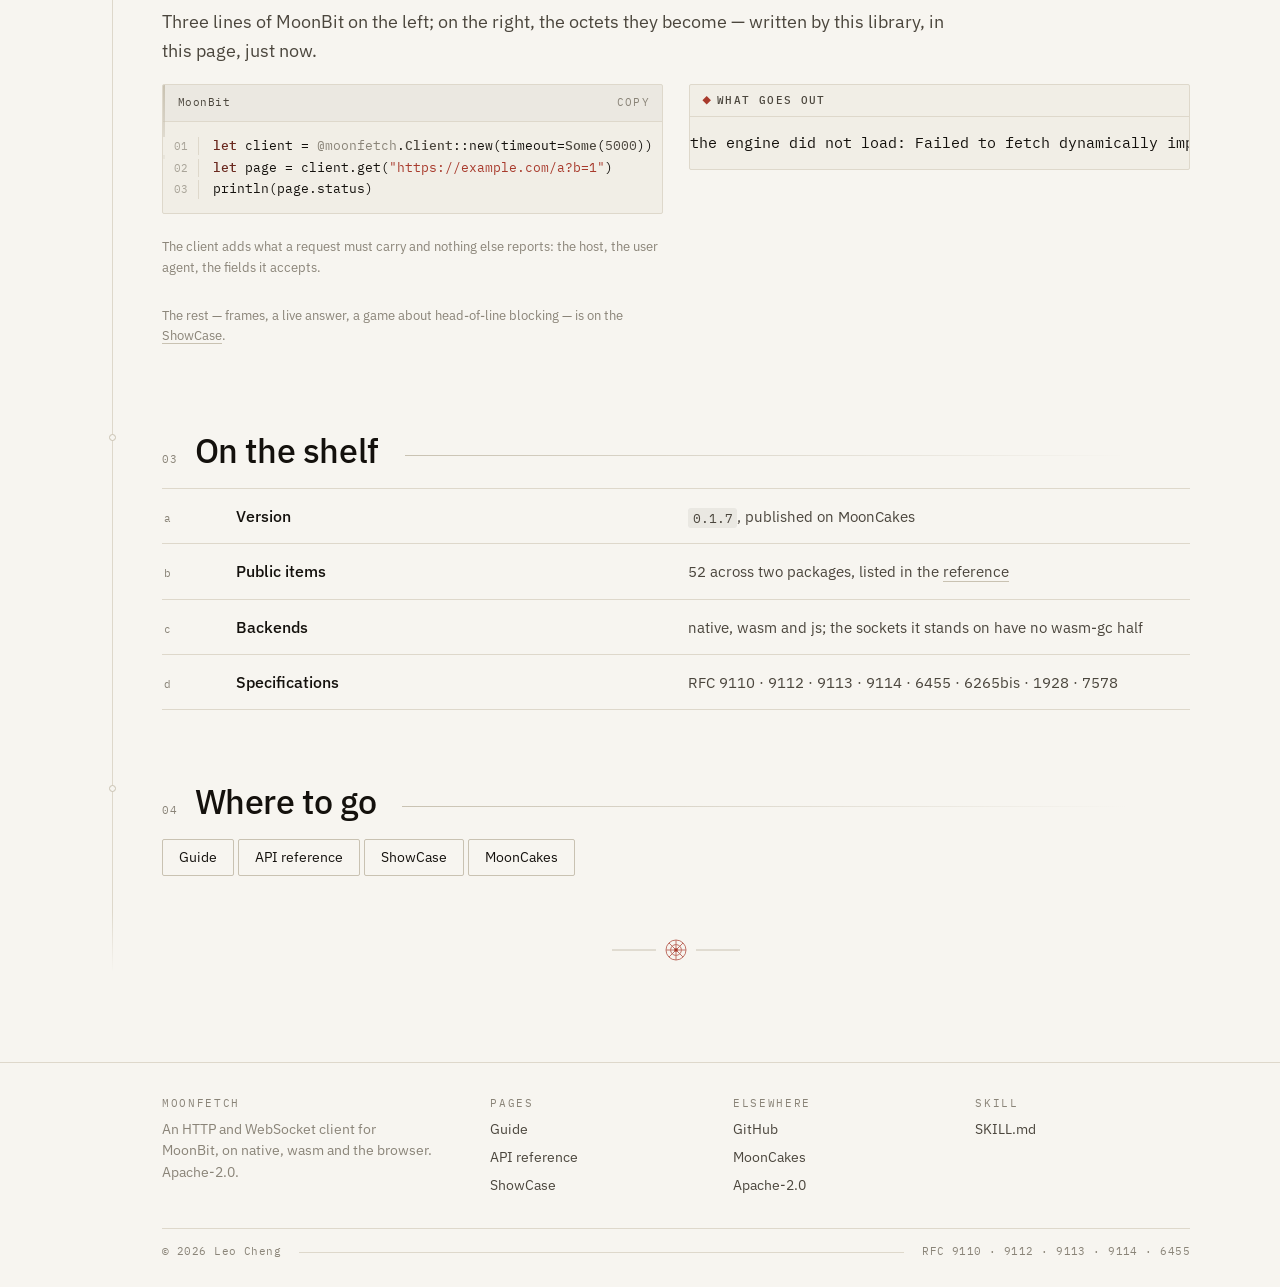
==== commit 0b4f203e: "chore(moonfetch): moonfetch 0.1.7, with its dependencies at their latest. Signed-off-by: Leo Cheng (" ====
--- a/docs/index.html
+++ b/docs/index.html
@@ -3,6 +3,9 @@
   <head>
     <meta charset="utf-8" />
     <meta name="viewport" content="width=device-width, initial-scale=1" />
+    <meta name="color-scheme" content="light dark" />
+    <!-- Before the stylesheet: the sheet is painted in the reader's theme, not corrected after. -->
+    <script src="./assets/theme.js"></script>
     <title>moonfetch — an HTTP client for MoonBit</title>
     <meta
       name="description"
@@ -152,7 +155,7 @@
         <div class="rows">
           <div class="row">
             <span class="n">a</span><span class="k">Version</span>
-            <span class="v"><code data-fill="version">0.1.6</code>, published on MoonCakes</span>
+            <span class="v"><code data-fill="version">0.1.7</code>, published on MoonCakes</span>
           </div>
           <div class="row">
             <span class="n">b</span><span class="k">Public items</span>
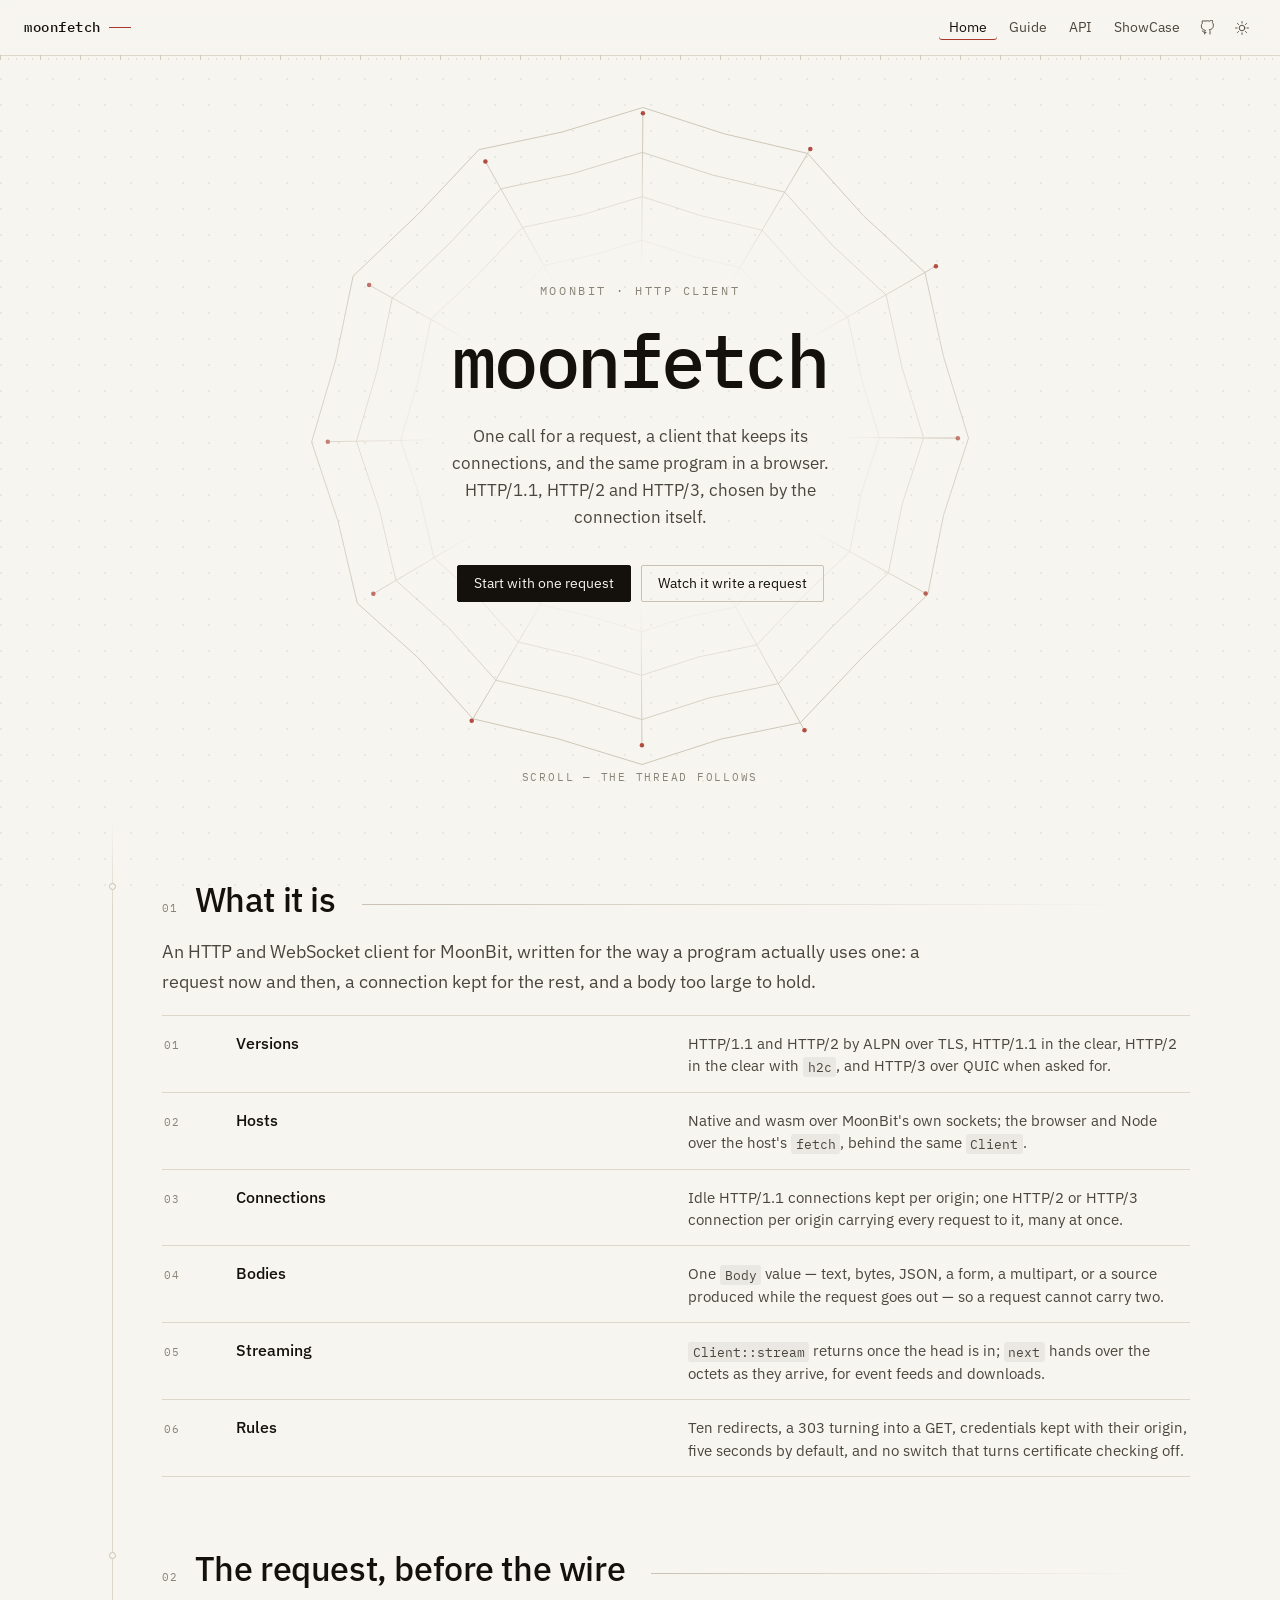
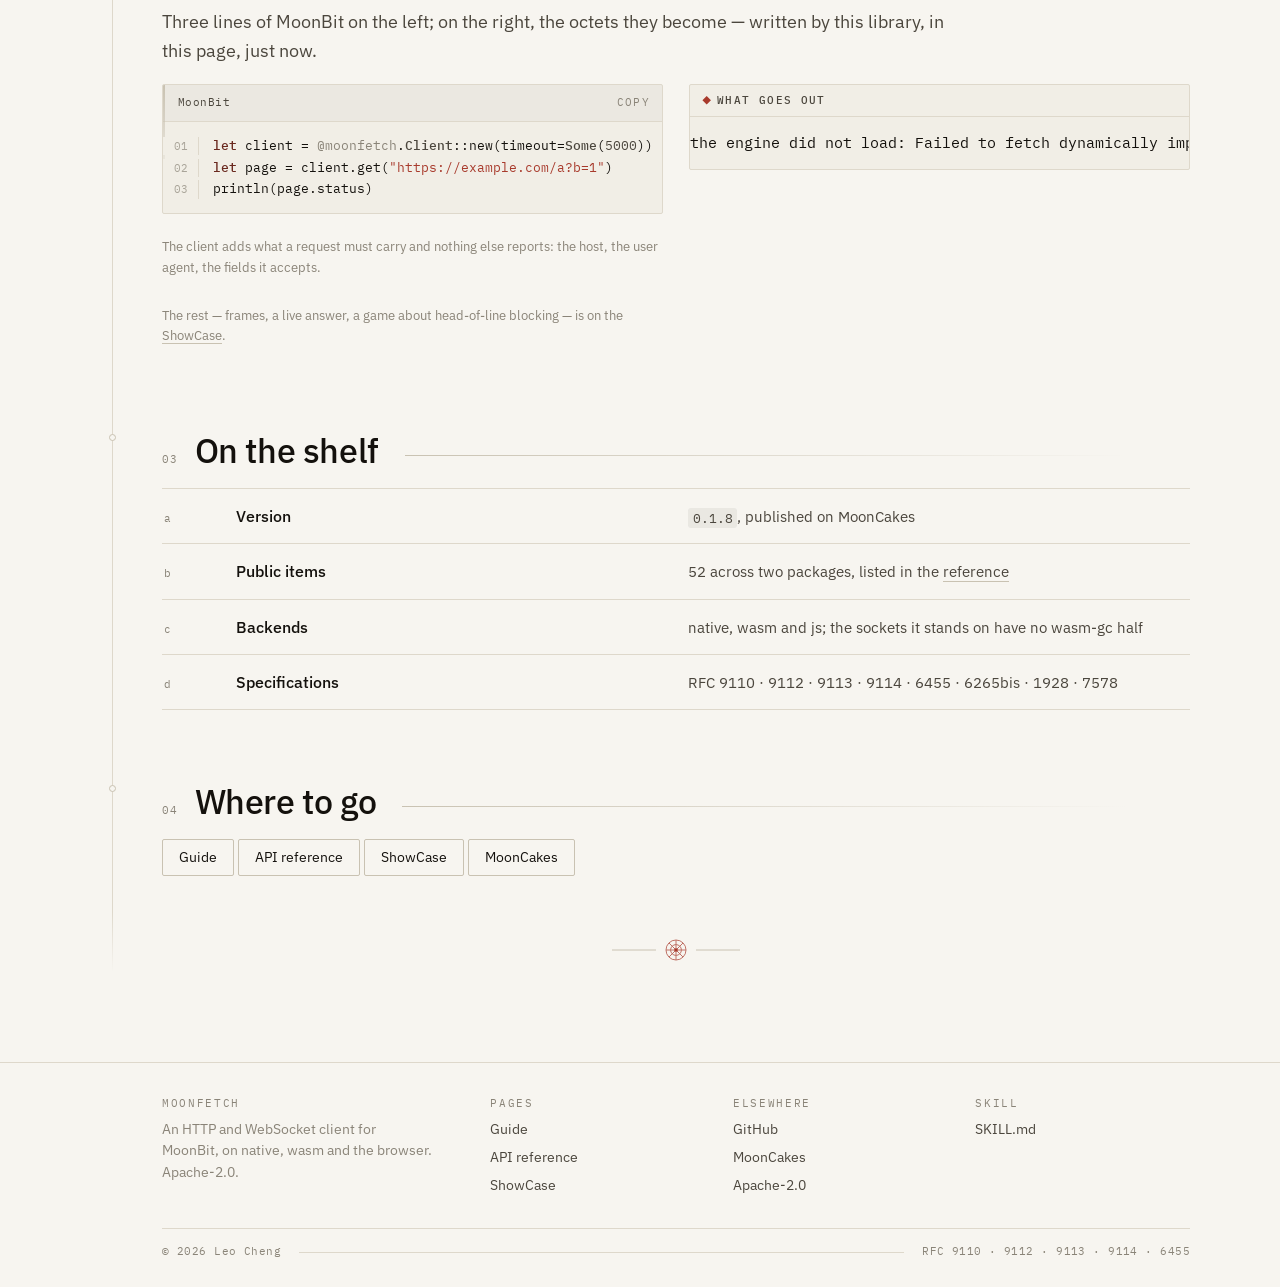
==== commit a16ff392: "chore(moonfetch): moonfetch 0.1.8, with its dependencies at their latest. Signed-off-by: Leo Cheng (" ====
--- a/docs/index.html
+++ b/docs/index.html
@@ -155,7 +155,7 @@
         <div class="rows">
           <div class="row">
             <span class="n">a</span><span class="k">Version</span>
-            <span class="v"><code data-fill="version">0.1.7</code>, published on MoonCakes</span>
+            <span class="v"><code data-fill="version">0.1.8</code>, published on MoonCakes</span>
           </div>
           <div class="row">
             <span class="n">b</span><span class="k">Public items</span>
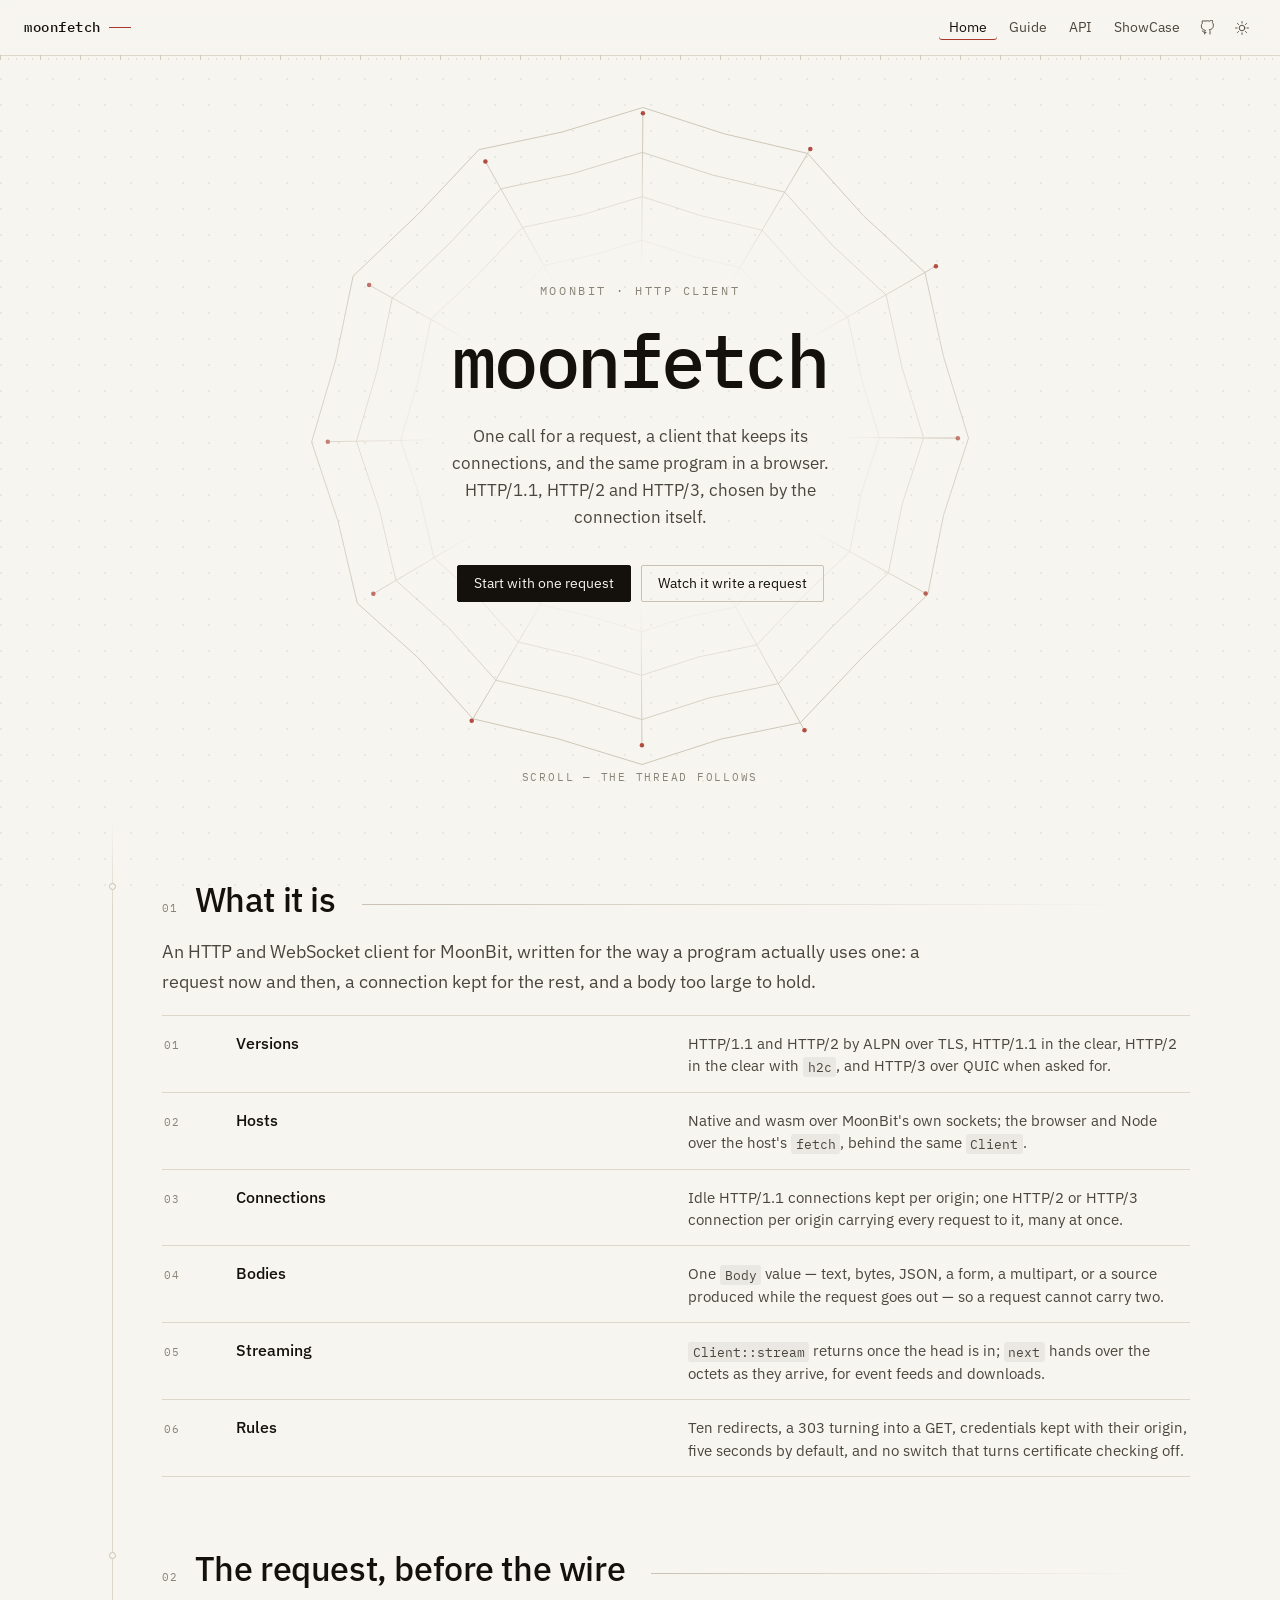
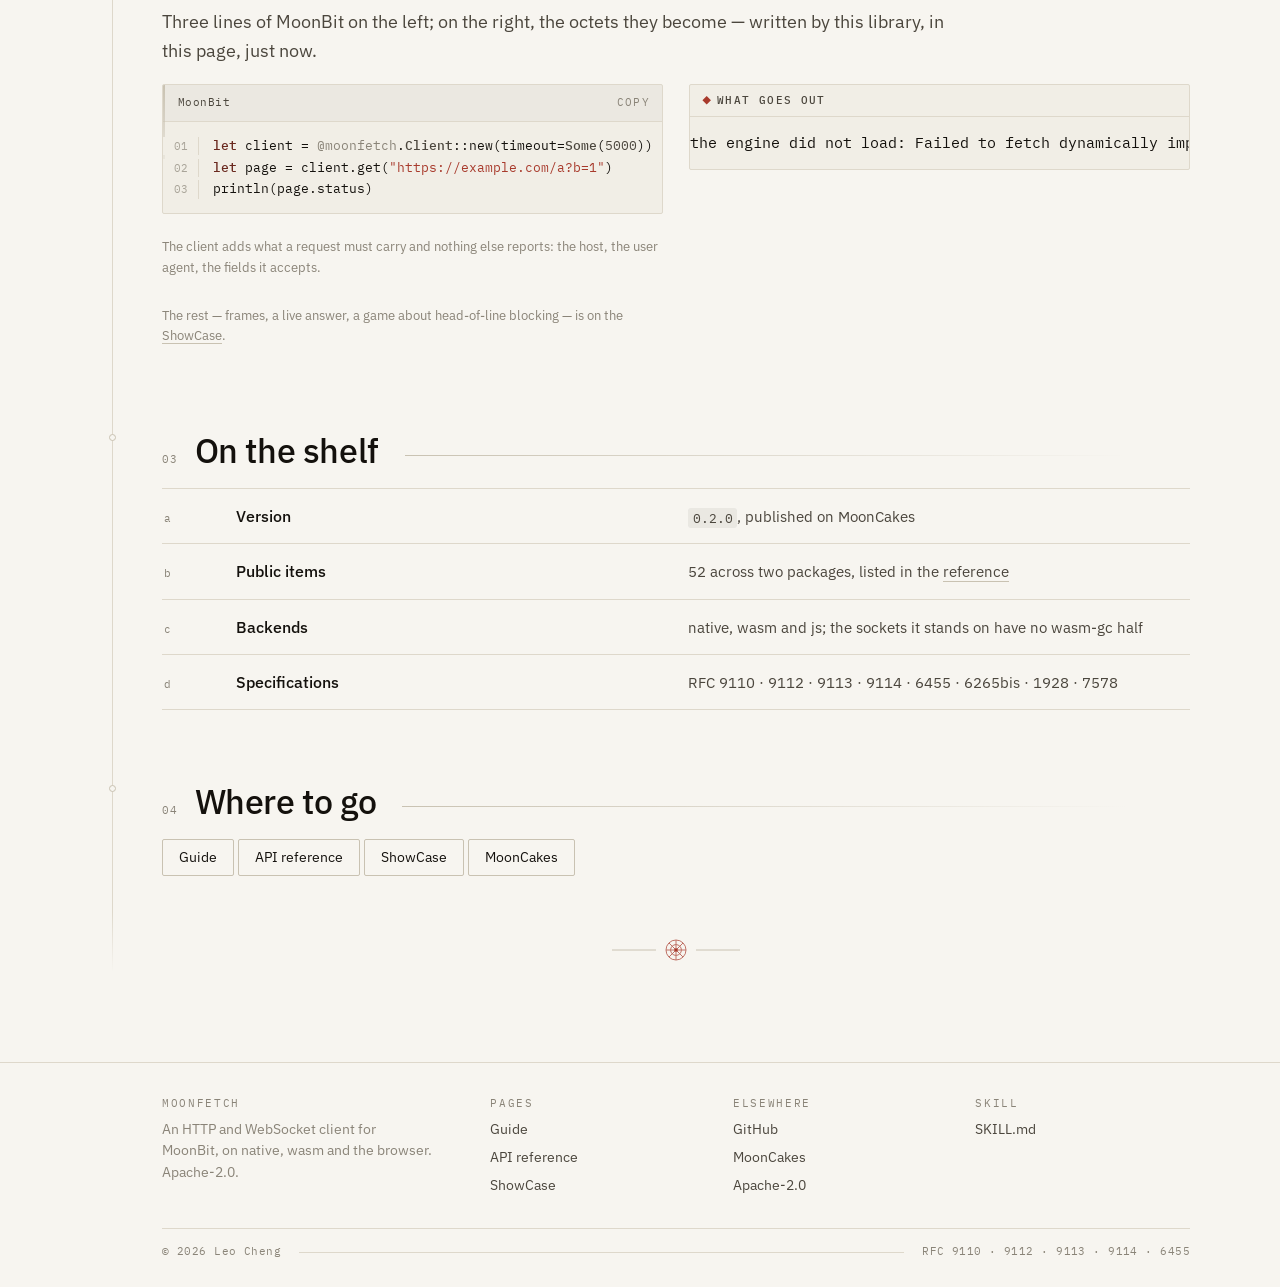
==== commit 7eb2aac7: "fix(moonfetch): ending an HTTP/3 stream passes on the refusal moonnet 0.2.0 can raise; moonfetch 0.2" ====
--- a/docs/index.html
+++ b/docs/index.html
@@ -155,7 +155,7 @@
         <div class="rows">
           <div class="row">
             <span class="n">a</span><span class="k">Version</span>
-            <span class="v"><code data-fill="version">0.1.8</code>, published on MoonCakes</span>
+            <span class="v"><code data-fill="version">0.2.0</code>, published on MoonCakes</span>
           </div>
           <div class="row">
             <span class="n">b</span><span class="k">Public items</span>
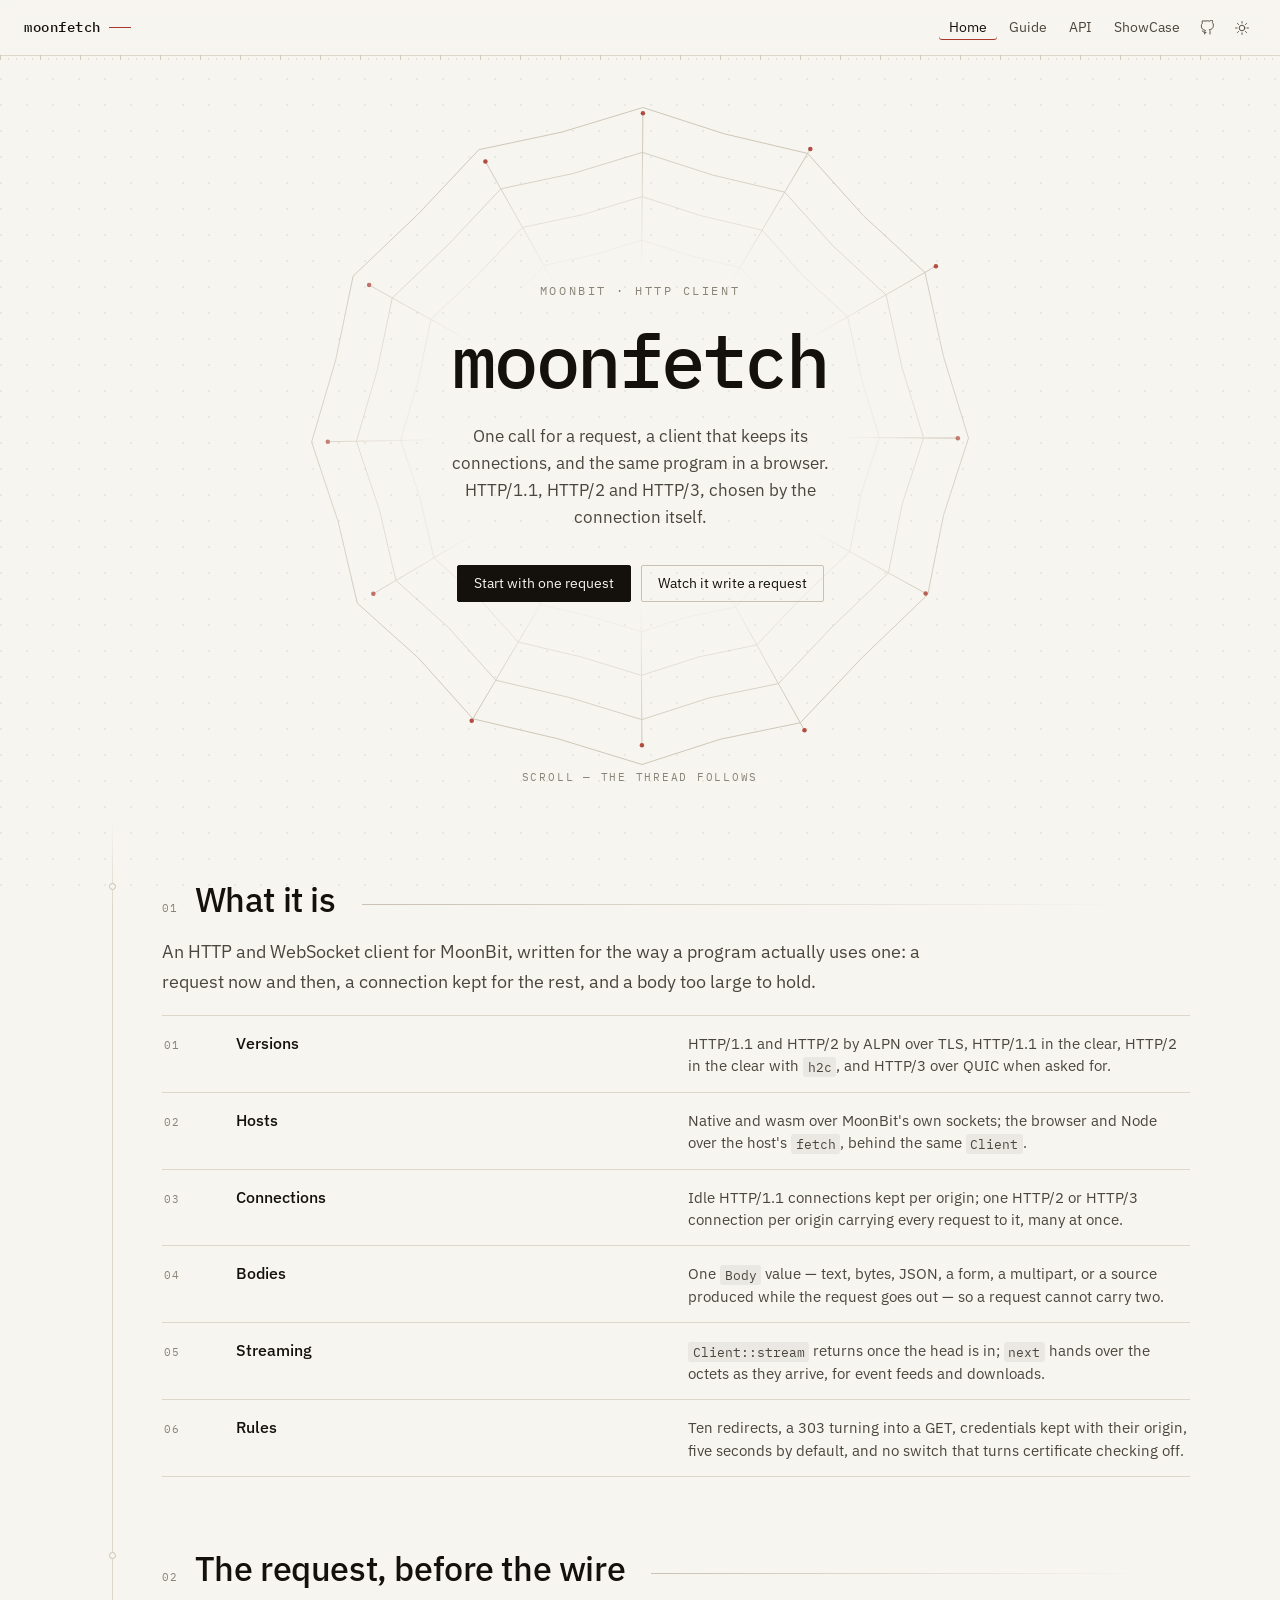
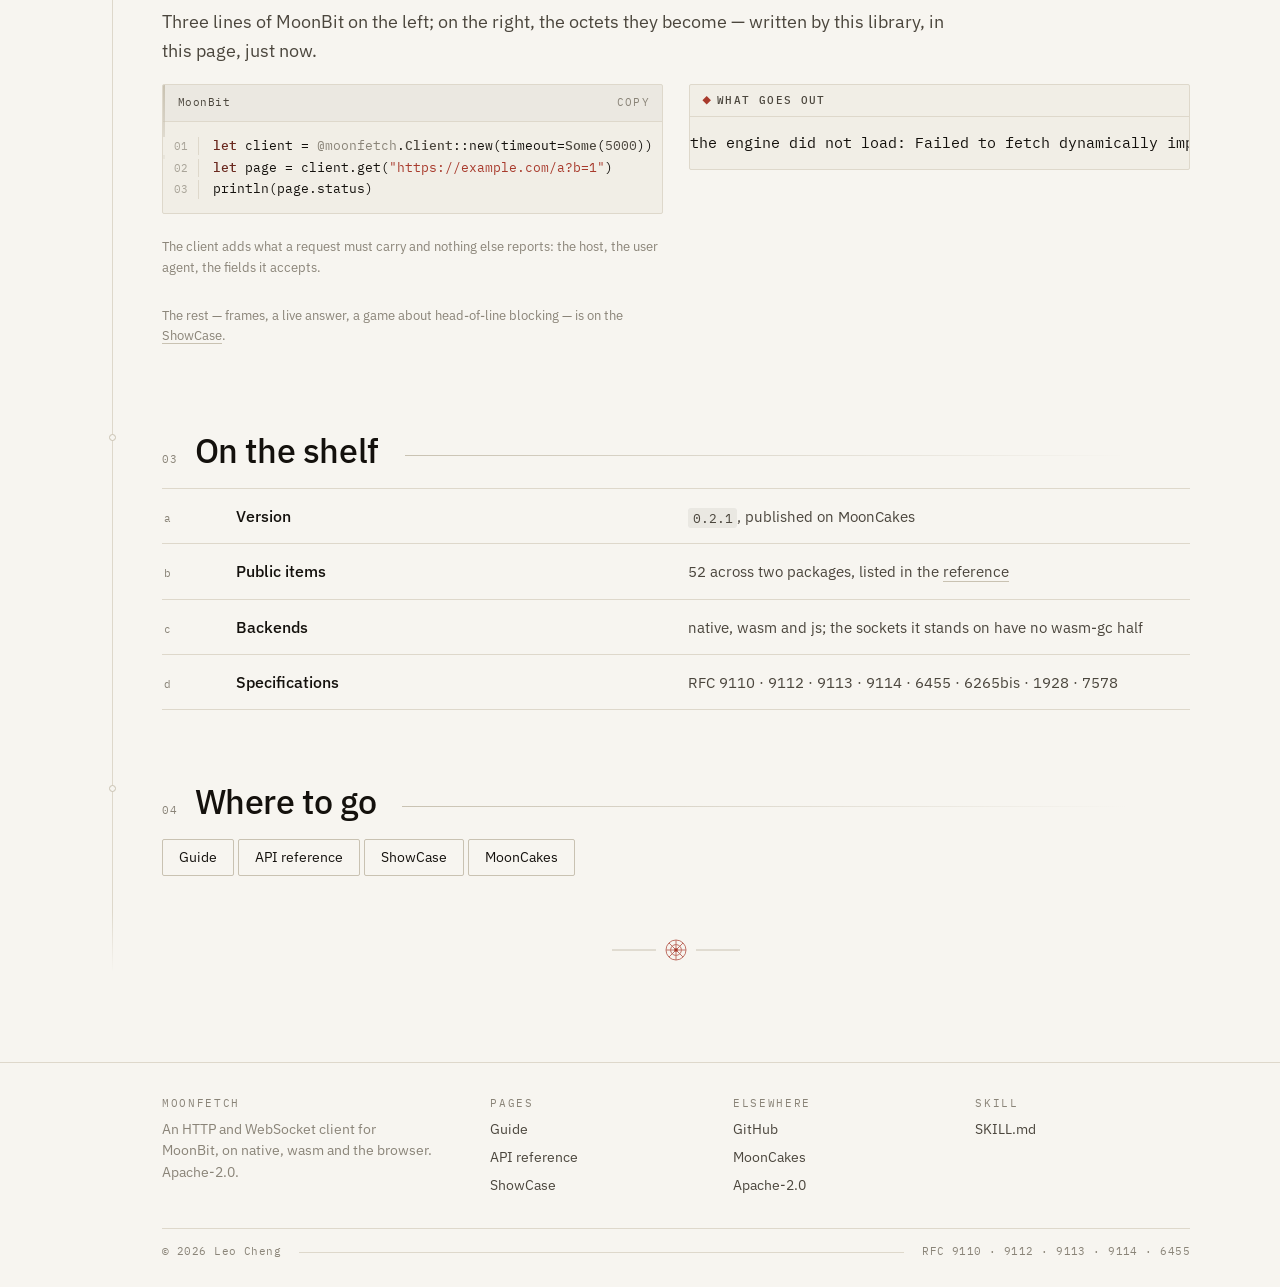
==== commit e3192ffb: "chore(moonfetch): moonfetch 0.2.1, with its dependencies at their latest. Signed-off-by: Leo Cheng (" ====
--- a/docs/index.html
+++ b/docs/index.html
@@ -155,7 +155,7 @@
         <div class="rows">
           <div class="row">
             <span class="n">a</span><span class="k">Version</span>
-            <span class="v"><code data-fill="version">0.2.0</code>, published on MoonCakes</span>
+            <span class="v"><code data-fill="version">0.2.1</code>, published on MoonCakes</span>
           </div>
           <div class="row">
             <span class="n">b</span><span class="k">Public items</span>
